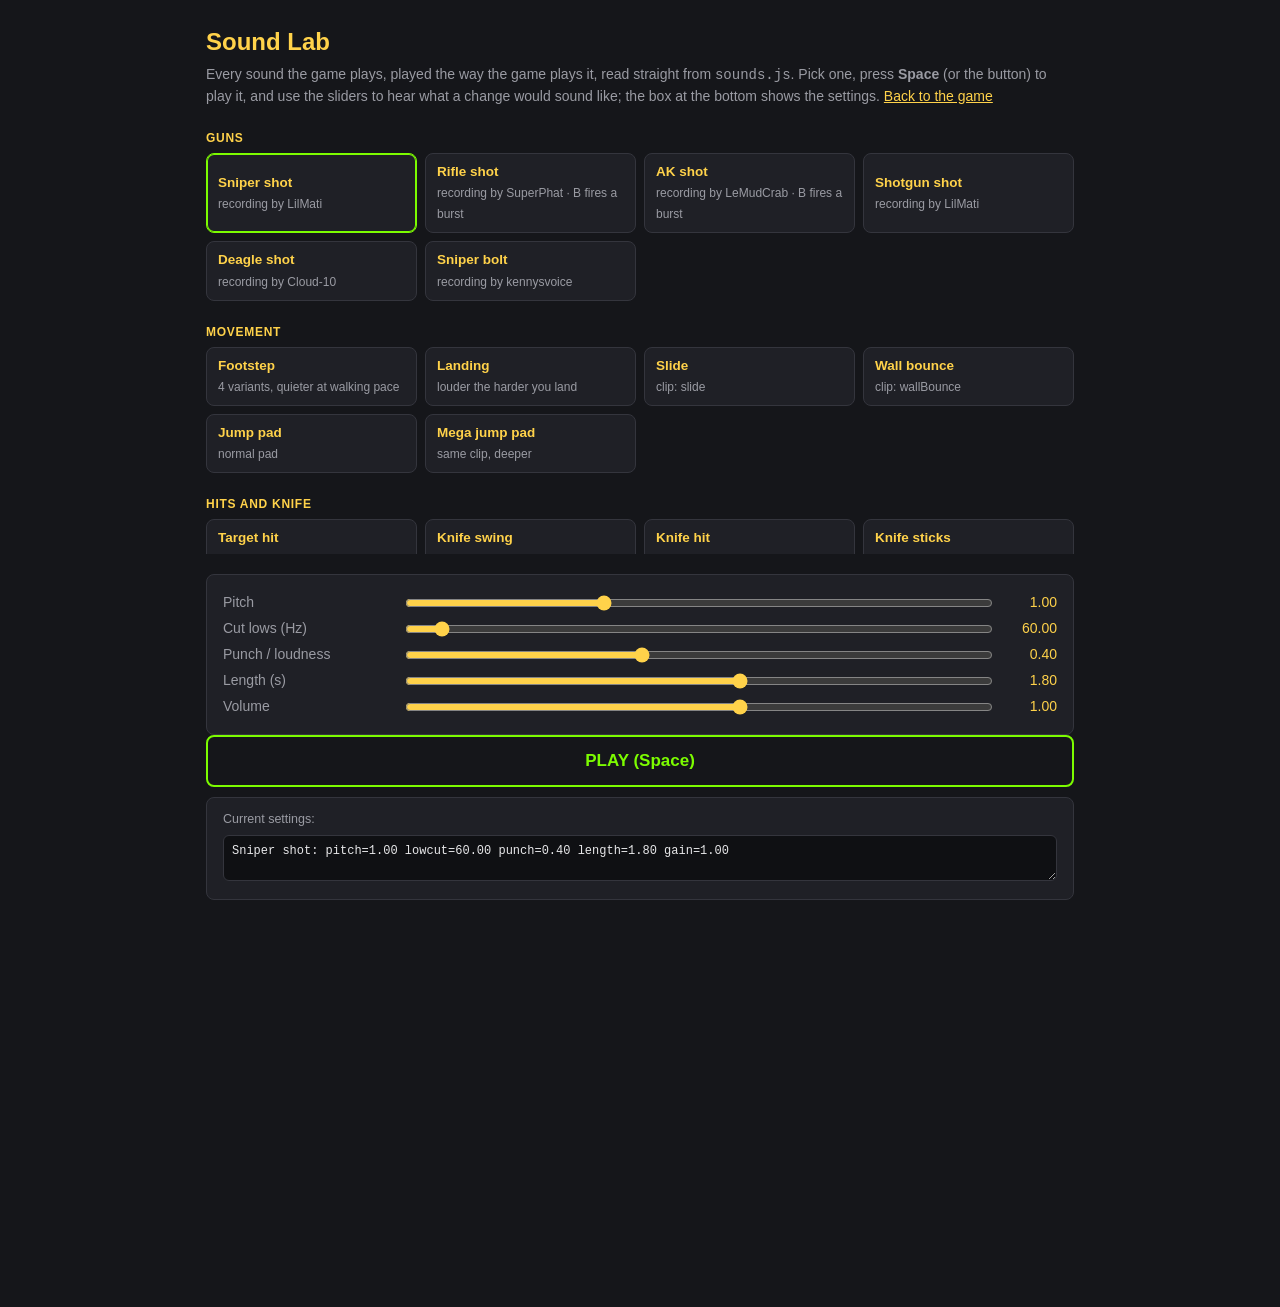
==== tools/sound-lab.html @ 4270eb49 "Swap most synthesized sounds for recordings, add footsteps and landings Short clips cut from CC0 fre" ====
<!DOCTYPE html>
<html lang="en">
<head>
<meta charset="UTF-8">
<meta name="viewport" content="width=device-width, initial-scale=1">
<title>Sound Lab</title>
<link rel="icon" href="data:image/svg+xml,%3Csvg xmlns='http://www.w3.org/2000/svg' viewBox='0 0 32 32'%3E%3Ccircle cx='16' cy='16' r='11' fill='none' stroke='%23ffd24a' stroke-width='3'/%3E%3Cpath d='M16 1v9M16 22v9M1 16h9M22 16h9' stroke='%23ffd24a' stroke-width='3'/%3E%3Ccircle cx='16' cy='16' r='2.5' fill='%23e02424'/%3E%3C/svg%3E">
<style>
  :root { --bg: #15161a; --panel: #1f2026; --line: #34353d; --text: #e8e8ea; --dim: #9a9ba3; --accent: #ffd24a; --go: #7CFC00; }
  * { box-sizing: border-box; }
  body { margin: 0; background: var(--bg); color: var(--text); font: 14px/1.5 'Segoe UI', Arial, sans-serif; }
  main { max-width: 900px; margin: 0 auto; padding: 24px 16px 60px; }
  h1 { color: var(--accent); margin: 0 0 4px; font-size: 24px; }
  h2 { color: var(--accent); font-size: 12px; letter-spacing: 0.06em; text-transform: uppercase; margin: 22px 0 6px; }
  p { color: var(--dim); margin: 4px 0 10px; }
  a { color: var(--accent); }
  .grid { display: grid; grid-template-columns: repeat(auto-fill, minmax(200px, 1fr)); gap: 8px; }
  .item { background: var(--panel); border: 1px solid var(--line); border-radius: 8px; padding: 8px 11px; cursor: pointer; text-align: left; color: var(--text); font: inherit; }
  .item:hover { border-color: var(--accent); }
  .item.active { border-color: var(--go); box-shadow: 0 0 0 1px var(--go) inset; }
  .item b { display: block; color: var(--accent); font-size: 13.5px; }
  .item span { color: var(--dim); font-size: 12px; }
  .panel { position: sticky; bottom: 0; background: var(--bg); padding-top: 10px; }
  .fire { display: block; width: 100%; padding: 14px; font: bold 17px 'Segoe UI', Arial, sans-serif; background: var(--bg); color: var(--go); border: 2px solid var(--go); border-radius: 8px; cursor: pointer; }
  .knobs { background: var(--panel); border: 1px solid var(--line); border-radius: 8px; padding: 12px 16px; margin-top: 10px; }
  .row { display: grid; grid-template-columns: 170px 1fr 56px; gap: 10px; align-items: center; margin: 5px 0; }
  .row label { color: var(--dim); }
  .row output { text-align: right; color: var(--accent); font-variant-numeric: tabular-nums; }
  input[type=range] { width: 100%; accent-color: var(--accent); }
  textarea { width: 100%; background: #0f1013; color: var(--text); border: 1px solid var(--line); border-radius: 6px; padding: 8px; font: 12px Consolas, monospace; margin-top: 6px; }
  .small { font-size: 12.5px; color: var(--dim); }
  details summary { cursor: pointer; color: var(--accent); font-size: 12px; letter-spacing: 0.06em; text-transform: uppercase; margin: 22px 0 6px; }
  @media (max-width: 520px) { .row { grid-template-columns: 120px 1fr 48px; } }
</style>
</head>
<body>
<main>
  <h1>Sound Lab</h1>
  <p>Every sound the game plays, played the way the game plays it, read straight from <code>sounds.js</code>.
    Pick one, press <b>Space</b> (or the button) to play it, and use the sliders to hear what a change would sound like;
    the box at the bottom shows the settings. <a href="../index.html">Back to the game</a></p>

  <h2>Guns</h2>
  <div class="grid" id="g-guns"></div>
  <h2>Movement</h2>
  <div class="grid" id="g-move"></div>
  <h2>Hits and knife</h2>
  <div class="grid" id="g-hits"></div>
  <h2>Reloads and brass</h2>
  <div class="grid" id="g-reload"></div>
  <h2>Handling</h2>
  <div class="grid" id="g-handle"></div>
  <details id="synth-box">
    <summary>Synthesized shots (kept for reference: the generated sniper shots tried before the recordings)</summary>
    <div class="grid" id="g-synth"></div>
  </details>

  <div class="panel">
    <div class="knobs" id="knobs"></div>
    <button class="fire" id="fire">PLAY (Space)</button>
    <div class="knobs">
      <div class="small">Current settings:</div>
      <textarea id="out" rows="2" readonly></textarea>
    </div>
  </div>
</main>

<script src="../sounds.js"></script>
<script>
(function () {
  // ---------------- what the game plays (mirrors game.js; keep in step when changing a sound there) ----------------
  // guns: which recording, and how playShotSound processes it
  const GUNS = [
    { id: "sniper", name: "Sniper shot", by: "LilMati", rec: "rifleShot", lowcut: 60, length: 1.8, gain: 1, bolt: true },
    { id: "rifle", name: "Rifle shot", by: "SuperPhat", rec: "arShot", lowcut: 80, length: 0.6, gain: 0.8, burst: true },
    { id: "ak", name: "AK shot", by: "LeMudCrab", rec: "akShot", lowcut: 80, length: 0.6, gain: 0.85, burst: true },
    { id: "shotgun", name: "Shotgun shot", by: "LilMati", clip: "shotgunShot", lowcut: 45, length: 1.4, gain: 1.05, pump: true },
    { id: "deagle", name: "Deagle shot", by: "Cloud-10", rec: "pistolShot", lowcut: 60, length: 1.8, gain: 0.9 },
    { id: "bolt", name: "Sniper bolt", by: "kennysvoice", boltClip: true },
  ];
  // clips: name in TSB_SOUNDS.sfx, and the volume / pitch / reverb the game uses
  const CLIPS = [
    ["g-move", "step", "Footstep", 0.15, 1, 0.05, "4 variants, quieter at walking pace"],
    ["g-move", "land", "Landing", 0.25, 1, 0.08, "louder the harder you land"],
    ["g-move", "slide", "Slide", 0.35, 1, 0.1, ""],
    ["g-move", "wallBounce", "Wall bounce", 0.6, 1, 0.1, ""],
    ["g-move", "jumpPad", "Jump pad", 0.7, 1.05, 0.25, "normal pad"],
    ["g-move", "jumpPad", "Mega jump pad", 0.7, 0.8, 0.25, "same clip, deeper"],
    ["g-hits", "targetDing", "Target hit", 0.55, 0.92, 0.2, "rises with the multiplier"],
    ["g-hits", "knifeSwing", "Knife swing", 0.6, 1.15, 0.1, "also the throw"],
    ["g-hits", "knifeHit", "Knife hit", 0.6, 1, 0.2, ""],
    ["g-hits", "knifeStick", "Knife sticks", 0.6, 1, 0.15, ""],
    ["g-reload", "magOut", "Magazine out", 0.55, 1, 0.1, ""],
    ["g-reload", "magIn", "Magazine in", 0.55, 1, 0.1, ""],
    ["g-reload", "shellInsert", "Shell insert", 0.55, 1, 0.1, "shotgun"],
    ["g-reload", "magLand", "Magazine lands", 0.5, 1, 0.15, "the dropped mag"],
    ["g-reload", "casing", "Casing", 0.35, 1.05, 0.15, "each bounce"],
    ["g-reload", "dryFire", "Dry fire", 0.6, 1, 0.1, "empty gun"],
    ["g-handle", "draw", "Weapon switch", 0.5, 1, 0.1, ""],
    ["g-handle", "inspect", "Inspect", 0.45, 1, 0.1, ""],
    ["g-handle", "scope", "Scope in", 0.45, 1, 0.1, ""],
    ["g-handle", "scope", "Scope out", 0.45, 0.82, 0.1, "same clip, lower"],
  ];

  const P = (pitch, crack, bright, mid, body, boom, slap, tail, tailLen, wet, drive, comp, swell) =>
    ({ pitch, crack, bright, mid, body, boom, slap, tail, tailLen, wet, drive, comp, swell });
  const GAME = [
    { id: "game", key: "g", name: "Game shot + bolt", desc: "\"Rifle Gun Shot 01\" by LilMati, then the bolt, as in game." },
    { id: "bolt", key: "b", name: "Bolt only", desc: "Bolt action from \"Sniper Rifle M24 SFX\" by kennysvoice." },
  ];
  const SYNTH = [
    { id: "1",  key: "1", name: "1. Arena",        desc: "Lab 1 #10, the closest synth.",           v: P(1.20, 1.0, 0.9, 0.9, 0.8, 0.8, 0.4, 0.6, 1.8, 0.25, 0.6, 0.8, 22) },
    { id: "2",  key: "2", name: "2. Less hiss",    desc: "Bright edge and snap pulled back.",       v: P(1.20, 0.7, 0.3, 0.9, 0.8, 0.8, 0.4, 0.6, 1.8, 0.25, 0.6, 0.8, 22) },
    { id: "3",  key: "3", name: "3. No hiss",      desc: "Bright edge off, more bark.",             v: P(1.20, 0.5, 0.0, 1.1, 0.9, 0.8, 0.4, 0.6, 1.8, 0.25, 0.6, 0.8, 22) },
    { id: "4",  key: "4", name: "4. Bigger room",  desc: "More reverb and a longer roll.",          v: P(1.20, 0.8, 0.5, 0.9, 0.8, 0.8, 0.4, 0.8, 2.0, 0.40, 0.6, 0.8, 22) },
    { id: "5",  key: "5", name: "5. Higher",       desc: "Pitched up, less hiss.",                  v: P(1.35, 0.8, 0.5, 0.9, 0.8, 0.8, 0.4, 0.6, 1.8, 0.25, 0.6, 0.8, 22) },
    { id: "6",  key: "6", name: "6. Lower",        desc: "Pitched down, more boom.",                v: P(1.05, 0.8, 0.5, 0.9, 0.8, 1.1, 0.4, 0.6, 1.8, 0.25, 0.6, 0.8, 22) },
    { id: "7",  key: "7", name: "7. Punchy",       desc: "Aimed at a game-style AWP.",              v: P(1.15, 1.0, 0.9, 1.0, 0.8, 0.8, 0.35, 0.35, 1.1, 0.08, 0.6, 0.8, 18) },
    { id: "8",  key: "8", name: "8. Punchier",     desc: "More squash and grit, quicker swell.",    v: P(1.20, 0.8, 0.5, 1.0, 0.8, 0.8, 0.4, 0.6, 1.8, 0.25, 0.8, 1.0, 12) },
    { id: "9",  key: "9", name: "9. Slower swell", desc: "Body rolls in later after the snap.",     v: P(1.20, 0.8, 0.5, 0.9, 0.8, 0.8, 0.4, 0.6, 1.8, 0.25, 0.6, 0.8, 40) },
    { id: "10", key: "0", name: "10. Dark & big",  desc: "Least hiss, most weight and space.",      v: P(1.15, 0.6, 0.2, 0.7, 1.0, 1.2, 0.4, 0.8, 2.0, 0.35, 0.6, 0.8, 22) },
  ];

  // ---------------- state ----------------
  const ITEMS = [];   // everything selectable: {key, kind, ...}
  for (const g of GUNS) ITEMS.push(Object.assign({ key: "gun:" + g.id, kind: "gun" }, g));
  CLIPS.forEach(([grid, clip, name, vol, rate, wet, note], i) => ITEMS.push({ key: "clip:" + i, kind: "clip", grid, clip, name, vol, rate, wet, note }));
  for (const s of SYNTH) ITEMS.push(Object.assign({ key: "synth:" + s.id, kind: "synth" }, s));
  let current = ITEMS[0];
  const tweak = {};   // per item: knob values

  const GUN_KNOBS = [["pitch", "Pitch", 0.7, 1.6, 0.01], ["lowcut", "Cut lows (Hz)", 20, 800, 5], ["punch", "Punch / loudness", 0, 1, 0.01],
    ["length", "Length (s)", 0.2, 3, 0.05], ["gain", "Volume", 0.2, 1.6, 0.01]];
  const CLIP_KNOBS = [["vol", "Volume", 0, 1.5, 0.01], ["rate", "Pitch", 0.5, 1.8, 0.01], ["wet", "Room reverb", 0, 0.6, 0.01]];
  const SYNTH_KNOBS = [["pitch", "Pitch", 0.7, 1.6, 0.01], ["crack", "Snap", 0, 1.5, 0.01], ["bright", "Bright edge", 0, 1.5, 0.01],
    ["mid", "Mid bark", 0, 1.5, 0.01], ["body", "Body", 0, 1.5, 0.01], ["boom", "Low boom", 0, 1.5, 0.01], ["slap", "Slapback", 0, 1, 0.01],
    ["tail", "Tail", 0, 1, 0.01], ["tailLen", "Tail length (s)", 0.3, 2, 0.05], ["wet", "Room reverb", 0, 0.6, 0.01],
    ["drive", "Grit", 0, 1, 0.01], ["comp", "Compression", 0, 1, 0.01], ["swell", "Swell (ms)", 0, 60, 1]];
  function knobsFor(it) { return it.kind === "gun" ? (it.boltClip ? [["pitch", "Speed", 0.8, 1.6, 0.01]] : GUN_KNOBS) : it.kind === "clip" ? CLIP_KNOBS : SYNTH_KNOBS; }
  function values(it) {
    if (!tweak[it.key]) {
      if (it.kind === "gun") tweak[it.key] = it.boltClip ? { pitch: 1.25 } : { pitch: 1, lowcut: it.lowcut, punch: 0.4, length: it.length, gain: it.gain };
      else if (it.kind === "clip") tweak[it.key] = { vol: it.vol, rate: it.rate, wet: it.wet };
      else tweak[it.key] = Object.assign({}, it.v);
    }
    return tweak[it.key];
  }

  // ---------------- UI ----------------
  const fmt = (v) => (Math.abs(v) >= 100 ? v.toFixed(0) : v.toFixed(2));
  function addButton(grid, it, title, note) {
    const b = document.createElement("button");
    b.className = "item"; b.dataset.key = it.key;
    b.innerHTML = "<b></b><span></span>";
    b.querySelector("b").textContent = title;
    b.querySelector("span").textContent = note;
    b.addEventListener("click", () => { b.blur(); select(it); fire(); });
    document.getElementById(grid).appendChild(b);
  }
  for (const it of ITEMS) {
    if (it.kind === "gun") addButton("g-guns", it, it.name, it.boltClip ? "recording by " + it.by : "recording by " + it.by + (it.burst ? " · B fires a burst" : ""));
    else if (it.kind === "clip") addButton(it.grid, it, it.name, it.note || ("clip: " + it.clip));
    else addButton("g-synth", it, it.name, it.desc);
  }
  function select(it) {
    current = it;
    document.querySelectorAll(".item").forEach((b) => b.classList.toggle("active", b.dataset.key === it.key));
    const box = document.getElementById("knobs");
    box.innerHTML = "";
    const v = values(it);
    for (const [k, label, min, max, step] of knobsFor(it)) {
      const row = document.createElement("div");
      row.className = "row";
      row.innerHTML = "<label></label><input type=range><output></output>";
      row.querySelector("label").textContent = label;
      const inp = row.querySelector("input"), out = row.querySelector("output");
      inp.min = min; inp.max = max; inp.step = step; inp.value = v[k]; out.textContent = fmt(v[k]);
      inp.addEventListener("input", () => { v[k] = parseFloat(inp.value); out.textContent = fmt(v[k]); writeOut(); });
      inp.addEventListener("change", fire);
      box.appendChild(row);
    }
    writeOut();
  }
  function writeOut() {
    const v = values(current);
    document.getElementById("out").value = current.name + ": " + Object.entries(v).map(([k, x]) => k + "=" + fmt(x)).join(" ");
  }

  // ---------------- audio: the game's master chain ----------------
  let ctx = null, master = null, convolver = null, ready = null;
  const bufs = {}, clipBufs = {};
  const rnd = (a, b) => a + Math.random() * (b - a);
  function makeImpulseResponse(duration, decay) {
    const rate = ctx.sampleRate, len = Math.floor(rate * duration), imp = ctx.createBuffer(2, len, rate);
    for (let c = 0; c < 2; c++) {
      const d = imp.getChannelData(c);
      for (let i = 0; i < len; i++) { const t = i / len, early = (i < rate * 0.06 && Math.random() < 0.02) ? 2.5 : 1; d[i] = (Math.random() * 2 - 1) * Math.pow(1 - t, decay) * early; }
    }
    return imp;
  }
  function makeSaturationCurve(amount) {
    const n = 1024, curve = new Float32Array(n);
    for (let i = 0; i < n; i++) { const x = (i * 2) / n - 1; curve[i] = Math.tanh(x * amount) / Math.tanh(amount); }
    return curve;
  }
  function decodeB64(b64) {
    if (!b64) return Promise.resolve(null);
    const bin = atob(b64), bytes = new Uint8Array(bin.length);
    for (let i = 0; i < bin.length; i++) bytes[i] = bin.charCodeAt(i);
    return ctx.decodeAudioData(bytes.buffer).catch(() => null);
  }
  // same as trimToFirstShot / trimLeadingSilence in game.js
  function trimToFirstShot(buf) {
    const sr = buf.sampleRate, ch = buf.numberOfChannels, mono = new Float32Array(buf.length);
    for (let c = 0; c < ch; c++) { const d = buf.getChannelData(c); for (let i = 0; i < d.length; i++) mono[i] += d[i] / ch; }
    let peak = 0; for (let i = 0; i < mono.length; i++) peak = Math.max(peak, Math.abs(mono[i]));
    let start = 0;
    for (let i = 0; i < mono.length; i++) if (Math.abs(mono[i]) > peak * 0.3) { start = Math.max(0, i - Math.floor(sr * 0.004)); break; }
    const win = Math.floor(sr * 0.005);
    let end = Math.min(mono.length, start + sr * 3.2), level = 0;
    for (let i = start + Math.floor(sr * 0.35); i + win < end; i += win) {
      let e = 0; for (let j = i; j < i + win; j++) e = Math.max(e, Math.abs(mono[j]));
      if (level > 0 && e > peak * 0.45 && e > level * 4) { end = i - Math.floor(sr * 0.01); break; }
      level = level ? level * 0.7 + e * 0.3 : e;
    }
    const len = Math.max(1, Math.floor(end - start)), out = ctx.createBuffer(2, len, sr);
    let pk = 0;
    for (let c = 0; c < 2; c++) { const src = buf.getChannelData(Math.min(c, ch - 1)), d = out.getChannelData(c); for (let i = 0; i < len; i++) { d[i] = src[start + i]; pk = Math.max(pk, Math.abs(d[i])); } }
    for (let c = 0; c < 2; c++) { const d = out.getChannelData(c); for (let i = 0; i < len; i++) d[i] *= 0.95 / (pk || 1); }
    return out;
  }
  function trimLeadingSilence(buf) {
    const d = buf.getChannelData(0);
    let i = 0; while (i < d.length && Math.abs(d[i]) < 0.004) i++;
    i = Math.max(0, i - Math.floor(buf.sampleRate * 0.001));
    if (i < 8) return buf;
    const out = ctx.createBuffer(buf.numberOfChannels, buf.length - i, buf.sampleRate);
    for (let c = 0; c < buf.numberOfChannels; c++) out.getChannelData(c).set(buf.getChannelData(c).subarray(i));
    return out;
  }
  let variants = [];
  function init() {
    if (ctx) { if (ctx.state === "suspended") ctx.resume(); return ready; }
    ctx = new (window.AudioContext || window.webkitAudioContext)();
    master = ctx.createGain(); master.gain.value = 0.55; master.connect(ctx.destination);
    convolver = ctx.createConvolver(); convolver.buffer = makeImpulseResponse(1.9, 2.6);
    const wetGain = ctx.createGain(); wetGain.gain.value = 0.42;
    convolver.connect(wetGain).connect(master);
    for (let v = 0; v < 4; v++) variants.push(makeLayers());
    const S = window.TSB_SOUNDS || {};
    const jobs = [];
    for (const k of ["rifleShot", "arShot", "akShot", "pistolShot"]) jobs.push(decodeB64(S[k]).then((b) => { if (b) bufs[k] = trimToFirstShot(b); }));
    jobs.push(decodeB64(S.boltCycle).then((b) => { bufs.boltCycle = b; }));
    for (const [k, b64] of Object.entries(S.sfx || {})) jobs.push(decodeB64(b64).then((b) => { if (b) clipBufs[k] = trimLeadingSilence(b); }));
    ready = Promise.all(jobs);
    return ready;
  }

  function playGun(it, v, now) {
    const buf = it.clip ? clipBufs[it.clip] : bufs[it.rec];
    if (!buf) return;
    const src = ctx.createBufferSource(); src.buffer = buf; src.playbackRate.value = v.pitch * rnd(0.98, 1.02);
    const hp = ctx.createBiquadFilter(); hp.type = "highpass"; hp.frequency.value = v.lowcut; hp.Q.value = 0.7;
    let node = src.connect(hp);
    if (v.punch > 0.01) {
      const c = ctx.createDynamicsCompressor();
      c.threshold.value = -6 - v.punch * 24; c.ratio.value = 2 + v.punch * 10; c.knee.value = 6; c.attack.value = 0.004; c.release.value = 0.15;
      const makeup = ctx.createGain(); makeup.gain.value = (1 + v.punch * 1.4) * v.gain;
      node = node.connect(c).connect(makeup);
    }
    const env = ctx.createGain();
    env.gain.setValueAtTime(1, now); env.gain.setValueAtTime(1, now + v.length * 0.5); env.gain.linearRampToValueAtTime(0, now + v.length);
    node.connect(env).connect(master);
    src.start(now); src.stop(now + v.length + 0.05);
  }
  function playBoltClip(now, rate, at, len, gain) {
    if (!bufs.boltCycle) return;
    const src = ctx.createBufferSource(); src.buffer = bufs.boltCycle; src.playbackRate.value = rate;
    const g = ctx.createGain(); g.gain.value = gain || 0.9;
    src.connect(g).connect(master);
    const send = ctx.createGain(); send.gain.value = 0.08; g.connect(send).connect(convolver);
    src.start(now, at, len);
  }
  function playClip(it, v, now) {
    const name = it.clip === "step" ? "step" + (1 + Math.floor(Math.random() * 4)) : it.clip;
    const buf = clipBufs[name];
    if (!buf) return;
    const src = ctx.createBufferSource(); src.buffer = buf; src.playbackRate.value = v.rate * rnd(0.97, 1.03);
    const g = ctx.createGain(); g.gain.value = v.vol;
    src.connect(g).connect(master);
    if (v.wet > 0) { const send = ctx.createGain(); send.gain.value = v.wet; g.connect(send).connect(convolver); }
    src.start(now);
  }

  // ---------------- synth (Lab 1 engine) ----------------
  function makeLayers() {
    const sr = ctx.sampleRate, white = () => Math.random() * 2 - 1, k = (fc) => 1 - Math.exp(-2 * Math.PI * fc / sr);
    function mono(seconds, fill) {
      const len = Math.floor(sr * seconds), buf = ctx.createBuffer(1, len, sr), d = buf.getChannelData(0);
      fill(d, len);
      let peak = 0; for (let i = 0; i < len; i++) peak = Math.max(peak, Math.abs(d[i]));
      if (peak > 0) for (let i = 0; i < len; i++) d[i] /= peak;
      return buf;
    }
    // snap: a high-passed N-wave, two needle-sharp clicks about 1 ms apart
    const crack = mono(0.012, (d, len) => {
      const T = Math.round(sr * rnd(0.0009, 0.0013)), kh = k(2500), kh2 = k(1200); let l1 = 0, l2 = 0;
      for (let i = 0; i < len; i++) {
        const x = (i < T ? 1 - 2 * i / T : 0) + white() * 0.35 * Math.exp(-i / (sr * 0.0007));
        l1 += kh * (x - l1); const h1 = x - l1; l2 += kh2 * (h1 - l2); d[i] = h1 - l2;
      }
    });
    // bright edge: broadband hiss gone in ~4 ms
    const bright = mono(0.03, (d, len) => {
      const kl = k(1800); let l = 0;
      for (let i = 0; i < len; i++) { const w = white(); l += kl * (w - l); d[i] = (w - l) * Math.exp(-i / (sr * 0.0035)); }
    });
    // mid bark: roughly 900 Hz - 3 kHz
    const mid = mono(0.12, (d, len) => {
      const ka = k(3000), kb = k(900); let a = 0, a2 = 0, b = 0;
      for (let i = 0; i < len; i++) {
        const w = white(); a += ka * (w - a); a2 += ka * (a - a2); b += kb * (a2 - b);
        d[i] = (a2 - b) * Math.min(i / (sr * 0.0004), 1) * Math.exp(-i / (sr * 0.028));
      }
    });
    // body: mid-band blast with fixed filters (a swept one sounds like a "zap")
    const body = mono(0.25, (d, len) => {
      const ka = k(2200), kb = k(250); let a = 0, b = 0;
      for (let i = 0; i < len; i++) {
        const w = white(); a += ka * (w - a); b += kb * (a - b);
        d[i] = (a - b) * Math.min(i / (sr * 0.0002), 1) * Math.exp(-i / (sr * 0.02));
      }
    });
    // boom: low noise, not a tone, so nothing slides in pitch
    const boom = mono(0.6, (d, len) => {
      const kl = k(160); let a = 0, b = 0, c = 0;
      for (let i = 0; i < len; i++) {
        const w = white(); a += kl * (w - a); b += kl * (a - b); c += kl * (b - c);
        d[i] = c * Math.min(i / (sr * 0.003), 1) * Math.exp(-i / (sr * 0.11));
      }
    });
    // tail: smooth and steady (a slow swell in loudness reads as "boing")
    const tailLen = Math.floor(sr * 2.2), tail = ctx.createBuffer(2, tailLen, sr);
    for (let ch = 0; ch < 2; ch++) {
      const d = tail.getChannelData(ch), ka = k(550), kb = k(200);
      let a1 = 0, a2 = 0, b1 = 0, b2 = 0, peak = 0;
      for (let i = 0; i < tailLen; i++) {
        const t = i / sr, w = white();
        a1 += ka * (w - a1); a2 += ka * (a1 - a2); b1 += kb * (w - b1); b2 += kb * (b1 - b2);
        const r = Math.min(Math.max((t - 0.03) / 0.15, 0), 1);
        const v = r * r * (3 - 2 * r) * (a2 * Math.exp(-t / 0.25) + b2 * 1.8 * Math.exp(-t / 0.55));
        d[i] = v; peak = Math.max(peak, Math.abs(v));
      }
      for (let i = 0; i < tailLen; i++) d[i] /= peak;
    }
    return { crack, bright, mid, body, boom, tail };
  }

  function playSynth(now) {
    const st = values(current), v = variants[Math.floor(Math.random() * variants.length)];
    // one bus with headroom; grit pushes it into a soft clipper on purpose
    const bus = ctx.createGain(); bus.gain.value = 0.5 + st.drive * 0.8;
    let out = bus;
    if (st.drive > 0.01) {
      const ws = ctx.createWaveShaper(); ws.curve = makeSaturationCurve(1 + st.drive * 4); ws.oversample = "4x";
      bus.connect(ws); out = ws;
    }
    // compressor with a slow-ish attack so the snap slips through before it clamps
    if (st.comp > 0.01) {
      const c = ctx.createDynamicsCompressor();
      c.threshold.value = -8 - st.comp * 22; c.ratio.value = 3 + st.comp * 9;
      c.knee.value = 6; c.attack.value = 0.004; c.release.value = 0.12;
      const makeup = ctx.createGain(); makeup.gain.value = 1 + st.comp * 1.2;
      out.connect(c).connect(makeup); out = makeup;
    }
    out.connect(master);
    const send = ctx.createGain(); send.gain.value = st.wet; out.connect(send).connect(convolver);

    // swell: start a layer at a quarter level and ease it up over `swell` ms
    const layer = (buf, gain, delay, dest, swells) => {
      if (gain <= 0.001) return null;
      const t0 = now + (delay || 0);
      const s = ctx.createBufferSource(); s.buffer = buf; s.playbackRate.value = st.pitch;
      const g = ctx.createGain(), rise = swells ? st.swell / 1000 : 0;
      if (rise > 0.001) {
        g.gain.setValueAtTime(gain * 0.25, t0);
        g.gain.setTargetAtTime(gain * 1.6, t0, rise * 0.6);
        g.gain.setTargetAtTime(gain, t0 + rise, rise);
      } else {
        g.gain.value = gain;
      }
      s.connect(g).connect(dest || bus); s.start(t0);
      return g;
    };
    layer(v.crack, st.crack);
    layer(v.bright, st.bright);
    layer(v.mid, st.mid, 0, null, true);
    layer(v.body, st.body, 0, null, true);
    layer(v.boom, st.boom, 0, null, true);
    if (st.slap > 0.01) {   // one dull copy of the blast off a nearby wall
      const f = ctx.createBiquadFilter(); f.type = "lowpass"; f.frequency.value = 2200 * st.pitch; f.connect(bus);
      const d = rnd(0.095, 0.125);
      layer(v.mid, st.slap * 0.5, d, f);
      layer(v.body, st.slap * 0.6, d + 0.002, f);
    }
    const tg = layer(v.tail, st.tail * 0.6);
    if (tg) {
      const end = now + st.tailLen;
      tg.gain.setValueAtTime(st.tail * 0.6, now);
      tg.gain.setValueAtTime(st.tail * 0.6, Math.max(now, end - st.tailLen * 0.6));
      tg.gain.exponentialRampToValueAtTime(0.0005, end);
    }
  }

  function fire(burst) {
    init().then(() => {
      const now = ctx.currentTime + 0.02, it = current, v = values(it);
      if (it.kind === "clip") { playClip(it, v, now); return; }
      if (it.kind === "synth") { playSynth(now); return; }
      if (it.boltClip) { playBoltClip(now, v.pitch, 0.42, 1.05); return; }
      if (burst && it.burst) { for (let i = 0; i < 10; i++) playGun(it, v, now + i * 0.1); return; }
      playGun(it, v, now);
      if (it.bolt) playBoltClip(now + 0.25, 1.25, 0.42, 1.05);            // the bolt after the shot, as in game
      if (it.pump) { playBoltClip(now + 0.14, 1.2, 0.70, 0.15, 0.85); playBoltClip(now + 0.31, 1.2, 1.16, 0.16, 0.85); }
    });
  }
  document.getElementById("fire").addEventListener("click", (e) => { e.currentTarget.blur(); fire(); });
  window.addEventListener("keydown", (e) => {
    if (e.target.tagName === "INPUT") return;
    if (e.code === "Space") { e.preventDefault(); fire(); }
    if (e.key === "b" || e.key === "B") fire(true);
  });
  select(ITEMS[0]);
})();
</script>
</body>
</html>
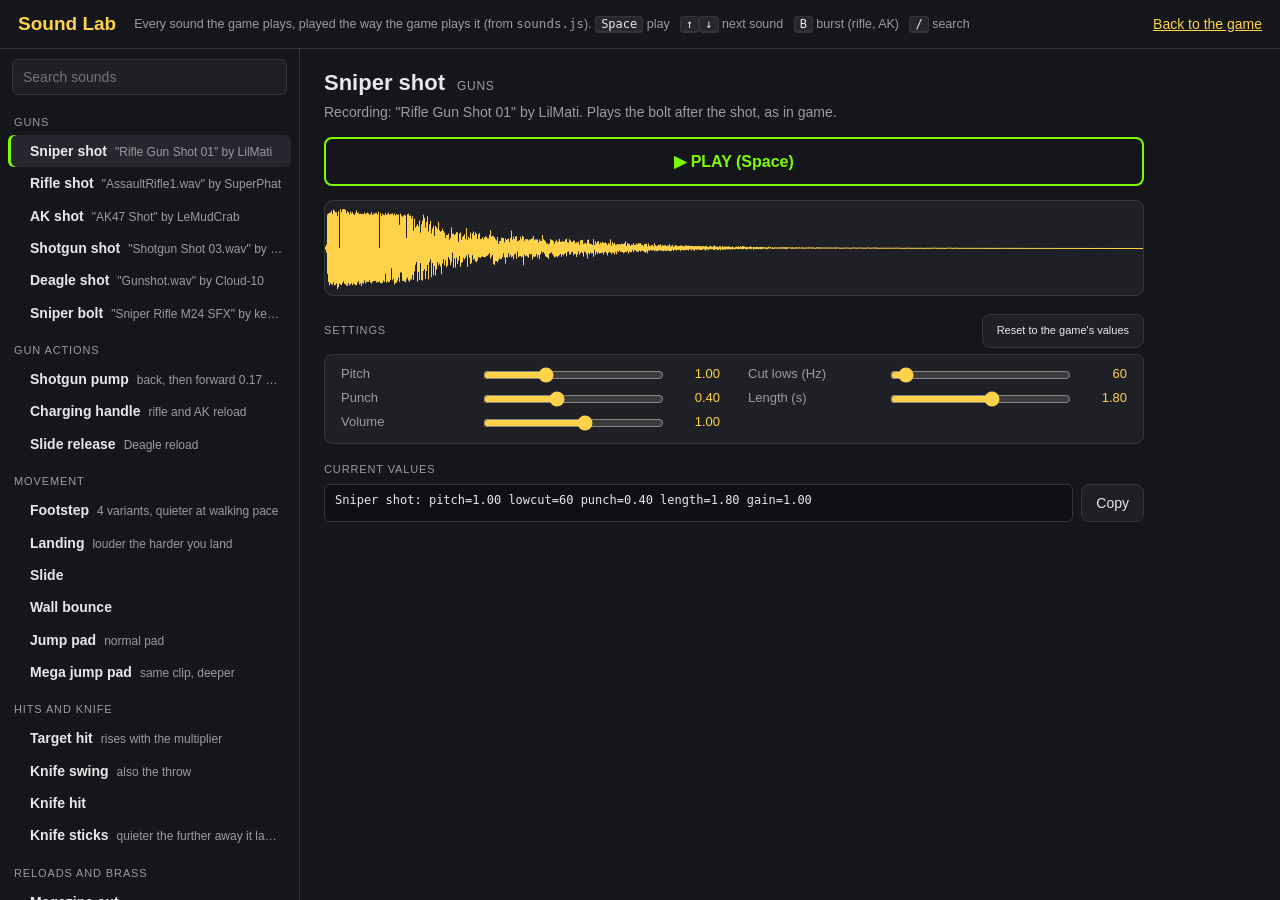
==== commit d1dafc08: "Rebuild the sound lab so it fits the screen and is easier to use - Two panes that fit the window: a " ====
--- a/tools/sound-lab.html
+++ b/tools/sound-lab.html
@@ -6,64 +6,104 @@
 <title>Sound Lab</title>
 <link rel="icon" href="data:image/svg+xml,%3Csvg xmlns='http://www.w3.org/2000/svg' viewBox='0 0 32 32'%3E%3Ccircle cx='16' cy='16' r='11' fill='none' stroke='%23ffd24a' stroke-width='3'/%3E%3Cpath d='M16 1v9M16 22v9M1 16h9M22 16h9' stroke='%23ffd24a' stroke-width='3'/%3E%3Ccircle cx='16' cy='16' r='2.5' fill='%23e02424'/%3E%3C/svg%3E">
 <style>
-  :root { --bg: #15161a; --panel: #1f2026; --line: #34353d; --text: #e8e8ea; --dim: #9a9ba3; --accent: #ffd24a; --go: #7CFC00; }
+  :root { --bg: #15161a; --panel: #1f2026; --panel2: #26272e; --line: #34353d; --text: #e8e8ea; --dim: #9a9ba3; --accent: #ffd24a; --go: #7CFC00; }
   * { box-sizing: border-box; }
-  body { margin: 0; background: var(--bg); color: var(--text); font: 14px/1.5 'Segoe UI', Arial, sans-serif; }
-  main { max-width: 900px; margin: 0 auto; padding: 24px 16px 60px; }
-  h1 { color: var(--accent); margin: 0 0 4px; font-size: 24px; }
-  h2 { color: var(--accent); font-size: 12px; letter-spacing: 0.06em; text-transform: uppercase; margin: 22px 0 6px; }
-  p { color: var(--dim); margin: 4px 0 10px; }
+  html, body { height: 100%; }
+  body { margin: 0; background: var(--bg); color: var(--text); font: 14px/1.45 'Segoe UI', Arial, sans-serif; overflow: hidden; }
   a { color: var(--accent); }
-  .grid { display: grid; grid-template-columns: repeat(auto-fill, minmax(200px, 1fr)); gap: 8px; }
-  .item { background: var(--panel); border: 1px solid var(--line); border-radius: 8px; padding: 8px 11px; cursor: pointer; text-align: left; color: var(--text); font: inherit; }
-  .item:hover { border-color: var(--accent); }
-  .item.active { border-color: var(--go); box-shadow: 0 0 0 1px var(--go) inset; }
-  .item b { display: block; color: var(--accent); font-size: 13.5px; }
-  .item span { color: var(--dim); font-size: 12px; }
-  .panel { position: sticky; bottom: 0; background: var(--bg); padding-top: 10px; }
-  .fire { display: block; width: 100%; padding: 14px; font: bold 17px 'Segoe UI', Arial, sans-serif; background: var(--bg); color: var(--go); border: 2px solid var(--go); border-radius: 8px; cursor: pointer; }
-  .knobs { background: var(--panel); border: 1px solid var(--line); border-radius: 8px; padding: 12px 16px; margin-top: 10px; }
-  .row { display: grid; grid-template-columns: 170px 1fr 56px; gap: 10px; align-items: center; margin: 5px 0; }
-  .row label { color: var(--dim); }
-  .row output { text-align: right; color: var(--accent); font-variant-numeric: tabular-nums; }
+  kbd { background: var(--panel2); border: 1px solid var(--line); border-bottom-width: 2px; border-radius: 4px; padding: 0 5px; font: 12px Consolas, monospace; color: var(--text); }
+
+  /* the whole page fits the window: a header, then the list and the sound side by side, each scrolling on its own */
+  .app { height: 100%; display: grid; grid-template-rows: auto 1fr; }
+  header { display: flex; align-items: center; gap: 18px; padding: 10px 18px; border-bottom: 1px solid var(--line); flex-wrap: wrap; }
+  header h1 { margin: 0; font-size: 19px; color: var(--accent); }
+  header .help { color: var(--dim); font-size: 12.5px; flex: 1; min-width: 240px; }
+  .panes { display: grid; grid-template-columns: 300px 1fr; min-height: 0; }
+
+  /* list */
+  .list { border-right: 1px solid var(--line); display: flex; flex-direction: column; min-height: 0; }
+  .search { margin: 10px 12px 6px; padding: 7px 10px; background: var(--panel); border: 1px solid var(--line); border-radius: 6px; color: var(--text); font: inherit; }
+  .search:focus { outline: none; border-color: var(--accent); }
+  .items { overflow-y: auto; padding: 0 8px 16px; }
+  .group { color: var(--dim); font-size: 11px; letter-spacing: 0.08em; text-transform: uppercase; margin: 14px 6px 4px; display: flex; justify-content: space-between; align-items: center; }
+  .group button { background: none; border: 0; color: var(--accent); font: 11px 'Segoe UI', Arial, sans-serif; cursor: pointer; padding: 0; text-transform: none; letter-spacing: 0; }
+  .item { display: flex; width: 100%; align-items: baseline; gap: 8px; text-align: left; background: none; border: 0; border-radius: 6px; padding: 6px 8px; color: var(--text); font: inherit; cursor: pointer; }
+  .item:hover { background: var(--panel); }
+  .item.active { background: var(--panel2); box-shadow: inset 3px 0 0 var(--go); }
+  .item b { font-weight: 600; white-space: nowrap; }
+  .item span { color: var(--dim); font-size: 12px; overflow: hidden; text-overflow: ellipsis; white-space: nowrap; }
+  .item .dot { width: 6px; height: 6px; border-radius: 50%; background: var(--accent); flex: none; align-self: center; visibility: hidden; }
+  .item.tweaked .dot { visibility: visible; }
+
+  /* the selected sound */
+  .detail { overflow-y: auto; padding: 18px 24px 28px; min-height: 0; }
+  .detail-inner { max-width: 820px; }
+  .title { display: flex; align-items: baseline; gap: 12px; flex-wrap: wrap; }
+  .title h2 { margin: 0; font-size: 22px; }
+  .title .kind { color: var(--dim); font-size: 12px; text-transform: uppercase; letter-spacing: 0.06em; }
+  .desc { color: var(--dim); margin: 4px 0 14px; }
+  .play-row { display: flex; gap: 10px; flex-wrap: wrap; }
+  .play { flex: 1; min-width: 200px; padding: 13px; font: bold 16px 'Segoe UI', Arial, sans-serif; background: var(--bg); color: var(--go); border: 2px solid var(--go); border-radius: 8px; cursor: pointer; }
+  .play:hover { background: rgba(124,252,0,0.08); }
+  .btn { padding: 8px 14px; background: var(--panel); color: var(--text); border: 1px solid var(--line); border-radius: 8px; font: inherit; cursor: pointer; }
+  .btn:hover { border-color: var(--accent); }
+  .btn[hidden] { display: none; }
+  .wave { position: relative; margin: 14px 0 6px; height: 96px; background: var(--panel); border: 1px solid var(--line); border-radius: 8px; overflow: hidden; }
+  .wave canvas { width: 100%; height: 100%; display: block; }
+  .wave .note { position: absolute; inset: 0; display: flex; align-items: center; justify-content: center; color: var(--dim); font-size: 12.5px; }
+  .section { color: var(--dim); font-size: 11px; letter-spacing: 0.08em; text-transform: uppercase; margin: 18px 0 6px; display: flex; justify-content: space-between; align-items: center; }
+  .knobs { display: grid; grid-template-columns: repeat(auto-fill, minmax(340px, 1fr)); gap: 4px 28px; background: var(--panel); border: 1px solid var(--line); border-radius: 8px; padding: 10px 16px; }
+  .row { display: grid; grid-template-columns: 130px 1fr 48px; gap: 10px; align-items: center; }
+  .row label { color: var(--dim); font-size: 13px; }
+  .row output { text-align: right; color: var(--accent); font-variant-numeric: tabular-nums; font-size: 13px; }
+  .row.changed label { color: var(--text); }
   input[type=range] { width: 100%; accent-color: var(--accent); }
-  textarea { width: 100%; background: #0f1013; color: var(--text); border: 1px solid var(--line); border-radius: 6px; padding: 8px; font: 12px Consolas, monospace; margin-top: 6px; }
-  .small { font-size: 12.5px; color: var(--dim); }
-  details summary { cursor: pointer; color: var(--accent); font-size: 12px; letter-spacing: 0.06em; text-transform: uppercase; margin: 22px 0 6px; }
-  @media (max-width: 520px) { .row { grid-template-columns: 120px 1fr 48px; } }
+  .out { display: flex; gap: 8px; align-items: stretch; }
+  .out code { flex: 1; background: #0f1013; border: 1px solid var(--line); border-radius: 6px; padding: 8px 10px; font: 12px Consolas, monospace; overflow-x: auto; white-space: nowrap; }
+
+  /* narrow windows and phones: the list on top (its own scroll), the sound below */
+  @media (max-width: 760px) {
+    body { overflow: auto; }
+    .app { height: auto; min-height: 100%; }
+    .panes { grid-template-columns: 1fr; }
+    .list { border-right: 0; border-bottom: 1px solid var(--line); }
+    .items { max-height: 38vh; }
+    .detail { padding: 16px; }
+    .row { grid-template-columns: 110px 1fr 44px; }
+    .knobs { grid-template-columns: 1fr; }
+  }
 </style>
 </head>
 <body>
-<main>
-  <h1>Sound Lab</h1>
-  <p>Every sound the game plays, played the way the game plays it, read straight from <code>sounds.js</code>.
-    Pick one, press <b>Space</b> (or the button) to play it, and use the sliders to hear what a change would sound like;
-    the box at the bottom shows the settings. <a href="../index.html">Back to the game</a></p>
-
-  <h2>Guns</h2>
-  <div class="grid" id="g-guns"></div>
-  <h2>Movement</h2>
-  <div class="grid" id="g-move"></div>
-  <h2>Hits and knife</h2>
-  <div class="grid" id="g-hits"></div>
-  <h2>Reloads and brass</h2>
-  <div class="grid" id="g-reload"></div>
-  <h2>Handling</h2>
-  <div class="grid" id="g-handle"></div>
-  <details id="synth-box">
-    <summary>Synthesized shots (kept for reference: the generated sniper shots tried before the recordings)</summary>
-    <div class="grid" id="g-synth"></div>
-  </details>
-
-  <div class="panel">
-    <div class="knobs" id="knobs"></div>
-    <button class="fire" id="fire">PLAY (Space)</button>
-    <div class="knobs">
-      <div class="small">Current settings:</div>
-      <textarea id="out" rows="2" readonly></textarea>
-    </div>
+<div class="app">
+  <header>
+    <h1>Sound Lab</h1>
+    <div class="help">Every sound the game plays, played the way the game plays it (from <code>sounds.js</code>).
+      <kbd>Space</kbd> play &nbsp; <kbd>↑</kbd><kbd>↓</kbd> next sound &nbsp; <kbd>B</kbd> burst (rifle, AK) &nbsp; <kbd>/</kbd> search</div>
+    <a href="../index.html">Back to the game</a>
+  </header>
+  <div class="panes">
+    <nav class="list" aria-label="Sounds">
+      <input class="search" id="search" type="search" placeholder="Search sounds" autocomplete="off">
+      <div class="items" id="items"></div>
+    </nav>
+    <section class="detail" aria-live="polite">
+      <div class="detail-inner">
+        <div class="title"><h2 id="d-name"></h2><span class="kind" id="d-kind"></span></div>
+        <p class="desc" id="d-desc"></p>
+        <div class="play-row">
+          <button class="play" id="play">▶ PLAY (Space)</button>
+          <button class="btn" id="burst" hidden>Burst (B)</button>
+        </div>
+        <div class="wave" id="wave"><canvas id="wave-canvas"></canvas><div class="note" id="wave-note"></div></div>
+        <div class="section"><span>Settings</span><button class="btn" id="reset">Reset to the game's values</button></div>
+        <div class="knobs" id="knobs"></div>
+        <div class="section"><span>Current values</span></div>
+        <div class="out"><code id="out"></code><button class="btn" id="copy">Copy</button></div>
+      </div>
+    </section>
   </div>
-</main>
+</div>
 
 <script src="../sounds.js"></script>
 <script>
@@ -71,43 +111,47 @@
   // ---------------- what the game plays (mirrors game.js; keep in step when changing a sound there) ----------------
   // guns: which recording, and how playShotSound processes it
   const GUNS = [
-    { id: "sniper", name: "Sniper shot", by: "LilMati", rec: "rifleShot", lowcut: 60, length: 1.8, gain: 1, bolt: true },
-    { id: "rifle", name: "Rifle shot", by: "SuperPhat", rec: "arShot", lowcut: 80, length: 0.6, gain: 0.8, burst: true },
-    { id: "ak", name: "AK shot", by: "LeMudCrab", rec: "akShot", lowcut: 80, length: 0.6, gain: 0.85, burst: true },
-    { id: "shotgun", name: "Shotgun shot", by: "LilMati", clip: "shotgunShot", lowcut: 45, length: 1.4, gain: 1.05, pump: true },
-    { id: "deagle", name: "Deagle shot", by: "Cloud-10", rec: "pistolShot", lowcut: 60, length: 1.8, gain: 0.9 },
-    { id: "bolt", name: "Sniper bolt", by: "kennysvoice", boltClip: true },
+    { id: "sniper", name: "Sniper shot", by: "\"Rifle Gun Shot 01\" by LilMati", rec: "rifleShot", lowcut: 60, length: 1.8, gain: 1, bolt: true },
+    { id: "rifle", name: "Rifle shot", by: "\"AssaultRifle1.wav\" by SuperPhat", rec: "arShot", lowcut: 80, length: 0.6, gain: 0.8, burst: true },
+    { id: "ak", name: "AK shot", by: "\"AK47 Shot\" by LeMudCrab", rec: "akShot", lowcut: 80, length: 0.6, gain: 0.85, burst: true },
+    { id: "shotgun", name: "Shotgun shot", by: "\"Shotgun Shot 03.wav\" by LilMati", clip: "shotgunShot", lowcut: 45, length: 1.4, gain: 1.05, pump: true },
+    { id: "deagle", name: "Deagle shot", by: "\"Gunshot.wav\" by Cloud-10", rec: "pistolShot", lowcut: 60, length: 1.8, gain: 0.9 },
+    { id: "bolt", name: "Sniper bolt", by: "\"Sniper Rifle M24 SFX\" by kennysvoice", boltClip: true },
   ];
-  // clips: name in TSB_SOUNDS.sfx, and the volume / pitch / reverb the game uses
+  // gun actions: clacks cut from the bolt recording (ACTION_CLACKS / playActionClack in game.js):
+  // [label, note, rate, [which, delay], ...]
+  const ACTIONS = [
+    ["Shotgun pump", "back, then forward 0.17 s later", 1.2, ["back", 0], ["forward", 0.17]],
+    ["Charging handle", "rifle and AK reload", 1.5, ["back", 0], ["forward", 0.12]],
+    ["Slide release", "Deagle reload", 1.6, ["forward", 0]],
+  ];
+  const ACTION_CLACKS = { back: [0.70, 0.15], forward: [1.16, 0.16] };
+  // clips: [group, name in TSB_SOUNDS.sfx, label, volume, pitch, reverb, note] as the game plays them
   const CLIPS = [
-    ["g-move", "step", "Footstep", 0.15, 1, 0.05, "4 variants, quieter at walking pace"],
-    ["g-move", "land", "Landing", 0.25, 1, 0.08, "louder the harder you land"],
-    ["g-move", "slide", "Slide", 0.35, 1, 0.1, ""],
-    ["g-move", "wallBounce", "Wall bounce", 0.6, 1, 0.1, ""],
-    ["g-move", "jumpPad", "Jump pad", 0.7, 1.05, 0.25, "normal pad"],
-    ["g-move", "jumpPad", "Mega jump pad", 0.7, 0.8, 0.25, "same clip, deeper"],
-    ["g-hits", "targetDing", "Target hit", 0.55, 0.92, 0.2, "rises with the multiplier"],
-    ["g-hits", "knifeSwing", "Knife swing", 0.6, 1.15, 0.1, "also the throw"],
-    ["g-hits", "knifeHit", "Knife hit", 0.6, 1, 0.2, ""],
-    ["g-hits", "knifeStick", "Knife sticks", 0.6, 1, 0.15, ""],
-    ["g-reload", "magOut", "Magazine out", 0.55, 1, 0.1, ""],
-    ["g-reload", "magIn", "Magazine in", 0.55, 1, 0.1, ""],
-    ["g-reload", "shellInsert", "Shell insert", 0.55, 1, 0.1, "shotgun"],
-    ["g-reload", "magLand", "Magazine lands", 0.5, 1, 0.15, "the dropped mag"],
-    ["g-reload", "casing", "Casing", 0.35, 1.05, 0.15, "each bounce"],
-    ["g-reload", "dryFire", "Dry fire", 0.6, 1, 0.1, "empty gun"],
-    ["g-handle", "draw", "Weapon switch", 0.5, 1, 0.1, ""],
-    ["g-handle", "inspect", "Inspect", 0.45, 1, 0.1, ""],
-    ["g-handle", "scope", "Scope in", 0.45, 1, 0.1, ""],
-    ["g-handle", "scope", "Scope out", 0.45, 0.82, 0.1, "same clip, lower"],
+    ["Movement", "step", "Footstep", 0.15, 1, 0.05, "4 variants, quieter at walking pace"],
+    ["Movement", "land", "Landing", 0.25, 1, 0.08, "louder the harder you land"],
+    ["Movement", "slide", "Slide", 0.35, 1, 0.1, ""],
+    ["Movement", "wallBounce", "Wall bounce", 0.6, 1, 0.1, ""],
+    ["Movement", "jumpPad", "Jump pad", 0.7, 1.05, 0.25, "normal pad"],
+    ["Movement", "jumpPad", "Mega jump pad", 0.7, 0.8, 0.25, "same clip, deeper"],
+    ["Hits and knife", "targetDing", "Target hit", 0.55, 0.92, 0.2, "rises with the multiplier"],
+    ["Hits and knife", "knifeSwing", "Knife swing", 0.6, 1.15, 0.1, "also the throw"],
+    ["Hits and knife", "knifeHit", "Knife hit", 0.6, 1, 0.2, ""],
+    ["Hits and knife", "knifeStick", "Knife sticks", 0.6, 1, 0.15, "quieter the further away it lands"],
+    ["Reloads and brass", "magOut", "Magazine out", 0.55, 1, 0.1, ""],
+    ["Reloads and brass", "magIn", "Magazine in", 0.55, 1, 0.1, ""],
+    ["Reloads and brass", "shellInsert", "Shell insert", 0.55, 1, 0.1, "shotgun"],
+    ["Reloads and brass", "magLand", "Magazine lands", 0.5, 1, 0.15, "the dropped mag"],
+    ["Reloads and brass", "casing", "Casing", 0.35, 1.05, 0.15, "each bounce"],
+    ["Reloads and brass", "dryFire", "Dry fire", 0.6, 1, 0.1, "empty gun"],
+    ["Handling", "draw", "Weapon switch", 0.5, 1, 0.1, ""],
+    ["Handling", "inspect", "Inspect", 0.45, 1, 0.1, ""],
+    ["Handling", "scope", "Scope in", 0.45, 1, 0.1, ""],
+    ["Handling", "scope", "Scope out", 0.45, 0.82, 0.1, "same clip, lower"],
   ];
 
   const P = (pitch, crack, bright, mid, body, boom, slap, tail, tailLen, wet, drive, comp, swell) =>
     ({ pitch, crack, bright, mid, body, boom, slap, tail, tailLen, wet, drive, comp, swell });
-  const GAME = [
-    { id: "game", key: "g", name: "Game shot + bolt", desc: "\"Rifle Gun Shot 01\" by LilMati, then the bolt, as in game." },
-    { id: "bolt", key: "b", name: "Bolt only", desc: "Bolt action from \"Sniper Rifle M24 SFX\" by kennysvoice." },
-  ];
   const SYNTH = [
     { id: "1",  key: "1", name: "1. Arena",        desc: "Lab 1 #10, the closest synth.",           v: P(1.20, 1.0, 0.9, 0.9, 0.8, 0.8, 0.4, 0.6, 1.8, 0.25, 0.6, 0.8, 22) },
     { id: "2",  key: "2", name: "2. Less hiss",    desc: "Bright edge and snap pulled back.",       v: P(1.20, 0.7, 0.3, 0.9, 0.8, 0.8, 0.4, 0.6, 1.8, 0.25, 0.6, 0.8, 22) },
@@ -122,72 +166,184 @@
   ];
 
   // ---------------- state ----------------
-  const ITEMS = [];   // everything selectable: {key, kind, ...}
-  for (const g of GUNS) ITEMS.push(Object.assign({ key: "gun:" + g.id, kind: "gun" }, g));
-  CLIPS.forEach(([grid, clip, name, vol, rate, wet, note], i) => ITEMS.push({ key: "clip:" + i, kind: "clip", grid, clip, name, vol, rate, wet, note }));
-  for (const s of SYNTH) ITEMS.push(Object.assign({ key: "synth:" + s.id, kind: "synth" }, s));
+  const ITEMS = [];   // everything selectable, in list order
+  for (const g of GUNS) ITEMS.push(Object.assign({ key: "gun:" + g.id, kind: "gun", group: "Guns" }, g));
+  ACTIONS.forEach(([name, note, rate, ...steps], i) => ITEMS.push({ key: "act:" + i, kind: "action", group: "Gun actions", name, note, rate, steps }));
+  CLIPS.forEach(([group, clip, name, vol, rate, wet, note], i) => ITEMS.push({ key: "clip:" + i, kind: "clip", group, clip, name, vol, rate, wet, note }));
+  for (const s of SYNTH) ITEMS.push(Object.assign({ key: "synth:" + s.id, kind: "synth", group: "Old synth tries" }, s));
   let current = ITEMS[0];
   const tweak = {};   // per item: knob values
 
-  const GUN_KNOBS = [["pitch", "Pitch", 0.7, 1.6, 0.01], ["lowcut", "Cut lows (Hz)", 20, 800, 5], ["punch", "Punch / loudness", 0, 1, 0.01],
+  const GUN_KNOBS = [["pitch", "Pitch", 0.7, 1.6, 0.01], ["lowcut", "Cut lows (Hz)", 20, 800, 5], ["punch", "Punch", 0, 1, 0.01],
     ["length", "Length (s)", 0.2, 3, 0.05], ["gain", "Volume", 0.2, 1.6, 0.01]];
   const CLIP_KNOBS = [["vol", "Volume", 0, 1.5, 0.01], ["rate", "Pitch", 0.5, 1.8, 0.01], ["wet", "Room reverb", 0, 0.6, 0.01]];
   const SYNTH_KNOBS = [["pitch", "Pitch", 0.7, 1.6, 0.01], ["crack", "Snap", 0, 1.5, 0.01], ["bright", "Bright edge", 0, 1.5, 0.01],
     ["mid", "Mid bark", 0, 1.5, 0.01], ["body", "Body", 0, 1.5, 0.01], ["boom", "Low boom", 0, 1.5, 0.01], ["slap", "Slapback", 0, 1, 0.01],
     ["tail", "Tail", 0, 1, 0.01], ["tailLen", "Tail length (s)", 0.3, 2, 0.05], ["wet", "Room reverb", 0, 0.6, 0.01],
     ["drive", "Grit", 0, 1, 0.01], ["comp", "Compression", 0, 1, 0.01], ["swell", "Swell (ms)", 0, 60, 1]];
-  function knobsFor(it) { return it.kind === "gun" ? (it.boltClip ? [["pitch", "Speed", 0.8, 1.6, 0.01]] : GUN_KNOBS) : it.kind === "clip" ? CLIP_KNOBS : SYNTH_KNOBS; }
-  function values(it) {
-    if (!tweak[it.key]) {
-      if (it.kind === "gun") tweak[it.key] = it.boltClip ? { pitch: 1.25 } : { pitch: 1, lowcut: it.lowcut, punch: 0.4, length: it.length, gain: it.gain };
-      else if (it.kind === "clip") tweak[it.key] = { vol: it.vol, rate: it.rate, wet: it.wet };
-      else tweak[it.key] = Object.assign({}, it.v);
-    }
-    return tweak[it.key];
-  }
-
-  // ---------------- UI ----------------
-  const fmt = (v) => (Math.abs(v) >= 100 ? v.toFixed(0) : v.toFixed(2));
-  function addButton(grid, it, title, note) {
-    const b = document.createElement("button");
-    b.className = "item"; b.dataset.key = it.key;
-    b.innerHTML = "<b></b><span></span>";
-    b.querySelector("b").textContent = title;
-    b.querySelector("span").textContent = note;
-    b.addEventListener("click", () => { b.blur(); select(it); fire(); });
-    document.getElementById(grid).appendChild(b);
-  }
-  for (const it of ITEMS) {
-    if (it.kind === "gun") addButton("g-guns", it, it.name, it.boltClip ? "recording by " + it.by : "recording by " + it.by + (it.burst ? " · B fires a burst" : ""));
-    else if (it.kind === "clip") addButton(it.grid, it, it.name, it.note || ("clip: " + it.clip));
-    else addButton("g-synth", it, it.name, it.desc);
-  }
+  const ACTION_KNOBS = [["rate", "Speed", 0.8, 2, 0.01], ["vol", "Volume", 0, 1.5, 0.01]];
+  function knobsFor(it) {
+    if (it.kind === "gun") return it.boltClip ? [["pitch", "Speed", 0.8, 1.6, 0.01]] : GUN_KNOBS;
+    return it.kind === "clip" ? CLIP_KNOBS : it.kind === "action" ? ACTION_KNOBS : SYNTH_KNOBS;
+  }
+  function defaults(it) {
+    if (it.kind === "gun") return it.boltClip ? { pitch: 1.25 } : { pitch: 1, lowcut: it.lowcut, punch: 0.4, length: it.length, gain: it.gain };
+    if (it.kind === "clip") return { vol: it.vol, rate: it.rate, wet: it.wet };
+    if (it.kind === "action") return { rate: it.rate, vol: 0.85 };
+    return Object.assign({}, it.v);
+  }
+  function values(it) { return tweak[it.key] || (tweak[it.key] = defaults(it)); }
+  function isTweaked(it) { const d = defaults(it), v = values(it); return Object.keys(d).some((k) => Math.abs(d[k] - v[k]) > 1e-9); }
+
+  // ---------------- list ----------------
+  const fmt = (v) => (Number.isInteger(v) && Math.abs(v) >= 10 ? v.toFixed(0) : v.toFixed(2));
+  const itemsEl = document.getElementById("items"), searchEl = document.getElementById("search");
+  const buttons = new Map();
+  let synthOpen = false;
+  function buildList() {
+    itemsEl.textContent = "";
+    buttons.clear();
+    const q = searchEl.value.trim().toLowerCase();
+    let group = null;
+    for (const it of ITEMS) {
+      const note = it.kind === "gun" ? it.by : it.kind === "synth" ? it.desc : it.note;
+      if (q && !(it.name + " " + note).toLowerCase().includes(q)) continue;
+      if (it.group !== group) {
+        group = it.group;
+        const h = document.createElement("div");
+        h.className = "group";
+        h.textContent = group;
+        if (group === "Old synth tries" && !q) {
+          const t = document.createElement("button");
+          t.textContent = synthOpen ? "hide" : "show";
+          t.addEventListener("click", () => { synthOpen = !synthOpen; buildList(); });
+          h.appendChild(t);
+        }
+        itemsEl.appendChild(h);
+      }
+      if (it.kind === "synth" && !synthOpen && !q) continue;
+      const b = document.createElement("button");
+      b.className = "item" + (it === current ? " active" : "") + (isTweaked(it) ? " tweaked" : "");
+      b.innerHTML = '<i class="dot" title="changed from the game"></i><b></b><span></span>';
+      b.querySelector("b").textContent = it.name;
+      b.querySelector("span").textContent = note || "";
+      b.addEventListener("click", () => { select(it); play(); });
+      itemsEl.appendChild(b);
+      buttons.set(it.key, b);
+    }
+  }
+  searchEl.addEventListener("input", buildList);
+  function visibleItems() { return ITEMS.filter((it) => buttons.has(it.key)); }
+
+  // ---------------- the selected sound ----------------
+  const knobsEl = document.getElementById("knobs");
   function select(it) {
     current = it;
-    document.querySelectorAll(".item").forEach((b) => b.classList.toggle("active", b.dataset.key === it.key));
-    const box = document.getElementById("knobs");
-    box.innerHTML = "";
-    const v = values(it);
+    for (const [key, b] of buttons) b.classList.toggle("active", key === it.key);
+    const b = buttons.get(it.key);
+    if (b) b.scrollIntoView({ block: "nearest" });
+    document.getElementById("d-name").textContent = it.name;
+    document.getElementById("d-kind").textContent = it.group;
+    document.getElementById("d-desc").textContent =
+      it.kind === "gun" ? "Recording: " + it.by + "." + (it.bolt ? " Plays the bolt after the shot, as in game." : "") + (it.pump ? " Plays the pump after the shot, as in game." : "")
+      : it.kind === "clip" ? "Clip \"" + it.clip + "\" in sounds.js" + (it.note ? ", " + it.note : "") + ". CC0 recording, credited in sounds.js."
+      : it.kind === "action" ? "Clacks cut from the sniper's bolt recording, sped up (" + it.note + ")."
+      : it.desc + " Generated live, not a recording (the sniper shot used before the recordings).";
+    document.getElementById("burst").hidden = !it.burst;
+    document.getElementById("reset").textContent = it.kind === "synth" ? "Reset to the preset" : "Reset to the game's values";
+    knobsEl.textContent = "";
+    const v = values(it), d = defaults(it);
     for (const [k, label, min, max, step] of knobsFor(it)) {
       const row = document.createElement("div");
-      row.className = "row";
+      row.className = "row" + (Math.abs(v[k] - d[k]) > 1e-9 ? " changed" : "");
       row.innerHTML = "<label></label><input type=range><output></output>";
+      const id = "k-" + k;
       row.querySelector("label").textContent = label;
+      row.querySelector("label").htmlFor = id;
       const inp = row.querySelector("input"), out = row.querySelector("output");
-      inp.min = min; inp.max = max; inp.step = step; inp.value = v[k]; out.textContent = fmt(v[k]);
-      inp.addEventListener("input", () => { v[k] = parseFloat(inp.value); out.textContent = fmt(v[k]); writeOut(); });
-      inp.addEventListener("change", fire);
-      box.appendChild(row);
+      inp.id = id; inp.min = min; inp.max = max; inp.step = step; inp.value = v[k]; out.textContent = fmt(v[k]);
+      inp.addEventListener("input", () => {
+        v[k] = parseFloat(inp.value); out.textContent = fmt(v[k]);
+        row.classList.toggle("changed", Math.abs(v[k] - d[k]) > 1e-9);
+        markTweaked(); writeOut(); drawWave();
+      });
+      let pointer = false, kbTimer = 0;
+      inp.addEventListener("pointerdown", () => { pointer = true; });
+      inp.addEventListener("pointerup", () => setTimeout(() => { pointer = false; }, 0));
+      inp.addEventListener("change", () => {
+        if (pointer) { inp.blur(); play(); }                                  // let go of a slider: hear it
+        else { clearTimeout(kbTimer); kbTimer = setTimeout(play, 250); }      // arrow keys: hear it once you stop
+      });
+      knobsEl.appendChild(row);
     }
     writeOut();
-  }
+    drawWave();
+  }
+  function markTweaked() { const b = buttons.get(current.key); if (b) b.classList.toggle("tweaked", isTweaked(current)); }
   function writeOut() {
-    const v = values(current);
-    document.getElementById("out").value = current.name + ": " + Object.entries(v).map(([k, x]) => k + "=" + fmt(x)).join(" ");
-  }
+    document.getElementById("out").textContent = current.name + ": " + Object.entries(values(current)).map(([k, x]) => k + "=" + fmt(x)).join("  ");
+  }
+  document.getElementById("reset").addEventListener("click", (e) => { e.currentTarget.blur(); tweak[current.key] = defaults(current); markTweaked(); select(current); });
+  document.getElementById("copy").addEventListener("click", (e) => {
+    const btn = e.currentTarget, text = document.getElementById("out").textContent;
+    btn.blur();
+    const done = () => { btn.textContent = "Copied"; setTimeout(() => { btn.textContent = "Copy"; }, 1200); };
+    if (navigator.clipboard) navigator.clipboard.writeText(text).then(done, () => {});
+  });
+
+  function gunBuf(it) { return it.clip ? clipBufs[it.clip] : bufs[it.rec]; }
+  // seconds of the recording a gun shot plays: its Length at its pitch, but never past the end
+  function gunSpan(it) { const v = values(it), b = gunBuf(it); return b ? Math.min(v.length * v.pitch, b.duration) : v.length * v.pitch; }
+
+  // ---------------- waveform with a playhead ----------------
+  const canvas = document.getElementById("wave-canvas"), noteEl = document.getElementById("wave-note");
+  let playhead = null;   // { start (ctx time), dur }
+  function waveSource(it) {
+    if (it.kind === "synth" || !ready) return null;
+    if (it.kind === "clip") return { buf: clipBufs[it.clip === "step" ? "step1" : it.clip], from: 0, to: null, rate: values(it).rate };
+    if (it.boltClip) return { buf: bufs.boltCycle, from: 0.42, to: 1.47, rate: values(it).pitch };
+    if (it.kind === "action") { const [at, len] = ACTION_CLACKS[it.steps[0][0]]; return { buf: bufs.boltCycle, from: at, to: at + len, rate: values(it).rate }; }
+    const v = values(it);
+    return { buf: gunBuf(it), from: 0, to: gunSpan(it), rate: v.pitch };
+  }
+  function drawWave() {
+    const dpr = window.devicePixelRatio || 1, w = canvas.clientWidth, h = canvas.clientHeight;
+    canvas.width = Math.round(w * dpr); canvas.height = Math.round(h * dpr);
+    const g = canvas.getContext("2d");
+    g.setTransform(dpr, 0, 0, dpr, 0, 0);
+    g.clearRect(0, 0, w, h);
+    const src = waveSource(current);
+    if (!src || !src.buf) {
+      noteEl.textContent = current.kind === "synth" ? "Generated live, so there's no recording to show." : (decodedOnce ? "" : "Loading sounds…");
+      return;
+    }
+    noteEl.textContent = "";
+    const d = src.buf.getChannelData(0), sr = src.buf.sampleRate;
+    const i0 = Math.floor(src.from * sr), i1 = Math.min(d.length, src.to ? Math.floor(src.to * sr) : d.length);
+    const per = (i1 - i0) / w;
+    g.fillStyle = "#ffd24a";
+    for (let x = 0; x < w; x++) {
+      let lo = 0, hi = 0;
+      const a = i0 + Math.floor(x * per), e = Math.max(a + 1, Math.min(i1, i0 + Math.floor((x + 1) * per)));
+      for (let i = a; i < e; i++) { const s = d[i]; if (s < lo) lo = s; if (s > hi) hi = s; }
+      g.fillRect(x, h / 2 - hi * h * 0.46, 1, Math.max(1, (hi - lo) * h * 0.46));
+    }
+    if (playhead && ctx) {
+      const t = (ctx.currentTime - playhead.start) / playhead.dur;
+      if (t >= 0 && t <= 1) { g.fillStyle = "#7CFC00"; g.fillRect(Math.round(t * w), 0, 2, h); }
+    }
+  }
+  let animating = false;
+  function animate() {
+    drawWave();
+    if (playhead && ctx && ctx.currentTime - playhead.start <= playhead.dur) requestAnimationFrame(animate);
+    else { playhead = null; animating = false; drawWave(); }
+  }
+  function startAnim() { if (!animating) { animating = true; requestAnimationFrame(animate); } }
+  window.addEventListener("resize", drawWave);
 
   // ---------------- audio: the game's master chain ----------------
-  let ctx = null, master = null, convolver = null, ready = null;
+  let ctx = null, master = null, convolver = null, ready = null, decodedOnce = false;
   const bufs = {}, clipBufs = {};
   const rnd = (a, b) => a + Math.random() * (b - a);
   function makeImpulseResponse(duration, decay) {
@@ -252,7 +408,7 @@
     for (const k of ["rifleShot", "arShot", "akShot", "pistolShot"]) jobs.push(decodeB64(S[k]).then((b) => { if (b) bufs[k] = trimToFirstShot(b); }));
     jobs.push(decodeB64(S.boltCycle).then((b) => { bufs.boltCycle = b; }));
     for (const [k, b64] of Object.entries(S.sfx || {})) jobs.push(decodeB64(b64).then((b) => { if (b) clipBufs[k] = trimLeadingSilence(b); }));
-    ready = Promise.all(jobs);
+    ready = Promise.all(jobs).then(() => { decodedOnce = true; drawWave(); });
     return ready;
   }
 
@@ -265,9 +421,10 @@
     if (v.punch > 0.01) {
       const c = ctx.createDynamicsCompressor();
       c.threshold.value = -6 - v.punch * 24; c.ratio.value = 2 + v.punch * 10; c.knee.value = 6; c.attack.value = 0.004; c.release.value = 0.15;
-      const makeup = ctx.createGain(); makeup.gain.value = (1 + v.punch * 1.4) * v.gain;
-      node = node.connect(c).connect(makeup);
-    }
+      node = node.connect(c);
+    }
+    const makeup = ctx.createGain(); makeup.gain.value = (1 + v.punch * 1.4) * v.gain;   // Punch 0.4 = the game's 1.56
+    node = node.connect(makeup);
     const env = ctx.createGain();
     env.gain.setValueAtTime(1, now); env.gain.setValueAtTime(1, now + v.length * 0.5); env.gain.linearRampToValueAtTime(0, now + v.length);
     node.connect(env).connect(master);
@@ -280,6 +437,17 @@
     src.connect(g).connect(master);
     const send = ctx.createGain(); send.gain.value = 0.08; g.connect(send).connect(convolver);
     src.start(now, at, len);
+  }
+  // one gun action: each clack at its delay, at this item's speed; returns how long it lasts
+  function playAction(it, now) {
+    const v = values(it);
+    let end = 0;
+    for (const [which, delay] of it.steps) {
+      const [at, len] = ACTION_CLACKS[which];
+      playBoltClip(now + delay, v.rate * rnd(0.97, 1.03), at, len, v.vol);
+      end = Math.max(end, delay + len / v.rate);
+    }
+    return end;
   }
   function playClip(it, v, now) {
     const name = it.clip === "step" ? "step" + (1 + Math.floor(Math.random() * 4)) : it.clip;
@@ -412,25 +580,48 @@
     }
   }
 
-  function fire(burst) {
+  function play(burst) {
     init().then(() => {
+      if (ctx.state === "suspended") ctx.resume();
       const now = ctx.currentTime + 0.02, it = current, v = values(it);
-      if (it.kind === "clip") { playClip(it, v, now); return; }
-      if (it.kind === "synth") { playSynth(now); return; }
-      if (it.boltClip) { playBoltClip(now, v.pitch, 0.42, 1.05); return; }
-      if (burst && it.burst) { for (let i = 0; i < 10; i++) playGun(it, v, now + i * 0.1); return; }
-      playGun(it, v, now);
-      if (it.bolt) playBoltClip(now + 0.25, 1.25, 0.42, 1.05);            // the bolt after the shot, as in game
-      if (it.pump) { playBoltClip(now + 0.14, 1.2, 0.70, 0.15, 0.85); playBoltClip(now + 0.31, 1.2, 1.16, 0.16, 0.85); }
+      let dur = 0;
+      if (it.kind === "clip") { playClip(it, v, now); const b = clipBufs[it.clip === "step" ? "step1" : it.clip]; dur = b ? b.duration / v.rate : 0; }
+      else if (it.kind === "synth") playSynth(now);
+      else if (it.kind === "action") dur = playAction(it, now);
+      else if (it.boltClip) { playBoltClip(now, v.pitch, 0.42, 1.05); dur = 1.05 / v.pitch; }
+      else if (burst && it.burst) { for (let i = 0; i < 10; i++) playGun(it, v, now + i * 0.1); }
+      else {
+        playGun(it, v, now); dur = gunSpan(it) / v.pitch;
+        if (it.bolt) playBoltClip(now + 0.25, values(ITEMS.find((x) => x.boltClip)).pitch, 0.42, 1.05);   // the bolt after the shot, as in game
+        if (it.pump) playAction(ITEMS.find((x) => x.kind === "action"), now + 0.14);                          // and the pump
+      }
+      if (dur > 0) { playhead = { start: now, dur }; startAnim(); }
     });
   }
-  document.getElementById("fire").addEventListener("click", (e) => { e.currentTarget.blur(); fire(); });
+  document.getElementById("play").addEventListener("click", (e) => { e.currentTarget.blur(); play(); });
+  document.getElementById("burst").addEventListener("click", (e) => { e.currentTarget.blur(); play(true); });
   window.addEventListener("keydown", (e) => {
-    if (e.target.tagName === "INPUT") return;
-    if (e.code === "Space") { e.preventDefault(); fire(); }
-    if (e.key === "b" || e.key === "B") fire(true);
+    if (e.ctrlKey || e.metaKey || e.altKey) return;
+    const typing = e.target === searchEl;
+    if (e.key === "/" && !typing) { e.preventDefault(); searchEl.focus(); return; }
+    if (e.key === "Escape" && typing) { searchEl.blur(); return; }
+    if (e.key === "ArrowDown" || e.key === "ArrowUp") {
+      if (e.target.tagName === "INPUT" && e.target.type === "range") return;   // arrows nudge a focused slider
+      e.preventDefault();
+      const list = visibleItems(), i = list.indexOf(current);
+      const next = list[Math.min(list.length - 1, Math.max(0, (i < 0 ? 0 : i + (e.key === "ArrowDown" ? 1 : -1))))];
+      if (next) { select(next); play(); }
+      return;
+    }
+    if (typing) return;
+    if (e.repeat && (e.code === "Space" || e.key === "b" || e.key === "B")) { e.preventDefault(); return; }   // holding a key doesn't stack sounds
+    if (e.code === "Space") { e.preventDefault(); play(); }
+    if (e.key === "b" || e.key === "B") play(true);
   });
+
+  buildList();
   select(ITEMS[0]);
+  init();   // decode now (audio stays paused until the first play) so the waveforms can show
 })();
 </script>
 </body>
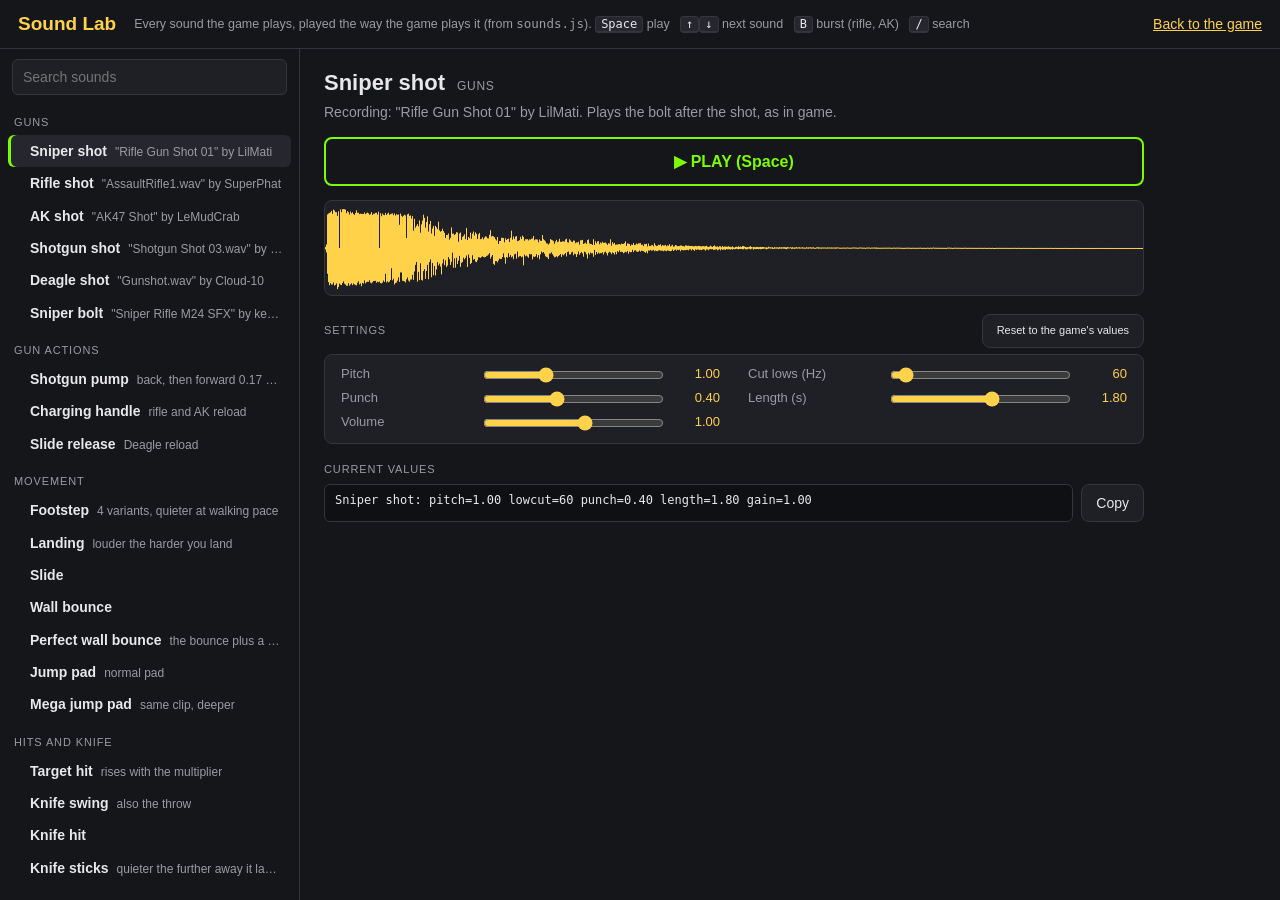
==== commit 89727dd5: "Knife swings score on their tricks alone; add the perfect-bounce ping to the sound lab - A knife swi" ====
--- a/tools/sound-lab.html
+++ b/tools/sound-lab.html
@@ -132,6 +132,7 @@
     ["Movement", "land", "Landing", 0.25, 1, 0.08, "louder the harder you land"],
     ["Movement", "slide", "Slide", 0.35, 1, 0.1, ""],
     ["Movement", "wallBounce", "Wall bounce", 0.6, 1, 0.1, ""],
+    ["Movement", "wallBounce", "Perfect wall bounce", 0.6, 1, 0.1, "the bounce plus a generated ping", "perfect"],
     ["Movement", "jumpPad", "Jump pad", 0.7, 1.05, 0.25, "normal pad"],
     ["Movement", "jumpPad", "Mega jump pad", 0.7, 0.8, 0.25, "same clip, deeper"],
     ["Hits and knife", "targetDing", "Target hit", 0.55, 0.92, 0.2, "rises with the multiplier"],
@@ -169,7 +170,7 @@
   const ITEMS = [];   // everything selectable, in list order
   for (const g of GUNS) ITEMS.push(Object.assign({ key: "gun:" + g.id, kind: "gun", group: "Guns" }, g));
   ACTIONS.forEach(([name, note, rate, ...steps], i) => ITEMS.push({ key: "act:" + i, kind: "action", group: "Gun actions", name, note, rate, steps }));
-  CLIPS.forEach(([group, clip, name, vol, rate, wet, note], i) => ITEMS.push({ key: "clip:" + i, kind: "clip", group, clip, name, vol, rate, wet, note }));
+  CLIPS.forEach(([group, clip, name, vol, rate, wet, note, extra], i) => ITEMS.push({ key: "clip:" + i, kind: "clip", group, clip, name, vol, rate, wet, note, extra }));
   for (const s of SYNTH) ITEMS.push(Object.assign({ key: "synth:" + s.id, kind: "synth", group: "Old synth tries" }, s));
   let current = ITEMS[0];
   const tweak = {};   // per item: knob values
@@ -449,7 +450,31 @@
     }
     return end;
   }
+  // the perfect-wall-bounce ping, generated like tone() and noiseHit() in game.js
+  let noiseBuf = null;
+  function routeOut(node, wet) {
+    node.connect(master);
+    if (wet > 0) { const sg = ctx.createGain(); sg.gain.value = wet; node.connect(sg).connect(convolver); }
+  }
+  function playPerfectCue(now, level) {
+    if (!noiseBuf) {   // slightly correlated noise, as the game makes it
+      const n = Math.floor(ctx.sampleRate), d = (noiseBuf = ctx.createBuffer(1, n, ctx.sampleRate)).getChannelData(0);
+      let last = 0;
+      for (let i = 0; i < n; i++) { const w = Math.random() * 2 - 1; last = 0.82 * last + 0.18 * w; d[i] = w * 0.75 + last * 0.6; }
+    }
+    const j = rnd(0.97, 1.03), o = ctx.createOscillator(), g = ctx.createGain();
+    o.type = "triangle";
+    o.frequency.setValueAtTime(500 * j, now); o.frequency.exponentialRampToValueAtTime(1150 * j, now + 0.16);
+    g.gain.setValueAtTime(0.0001, now); g.gain.linearRampToValueAtTime(0.18 * level, now + 0.003); g.gain.exponentialRampToValueAtTime(0.001, now + 0.16);
+    o.connect(g); routeOut(g, 0.4); o.start(now); o.stop(now + 0.18);
+    const src = ctx.createBufferSource(); src.buffer = noiseBuf; src.loop = true; src.playbackRate.value = rnd(0.85, 1.18);
+    const f = ctx.createBiquadFilter(); f.type = "bandpass"; f.frequency.value = 1300 * rnd(0.94, 1.06); f.Q.value = 1.5;
+    const g2 = ctx.createGain();
+    g2.gain.setValueAtTime(0.0001, now); g2.gain.linearRampToValueAtTime(0.16 * level, now + 0.002); g2.gain.exponentialRampToValueAtTime(0.001, now + 0.11);
+    src.connect(f).connect(g2); routeOut(g2, 0.4); src.start(now); src.stop(now + 0.13);
+  }
   function playClip(it, v, now) {
+    if (it.extra === "perfect") playPerfectCue(now, v.vol / 0.6);
     const name = it.clip === "step" ? "step" + (1 + Math.floor(Math.random() * 4)) : it.clip;
     const buf = clipBufs[name];
     if (!buf) return;
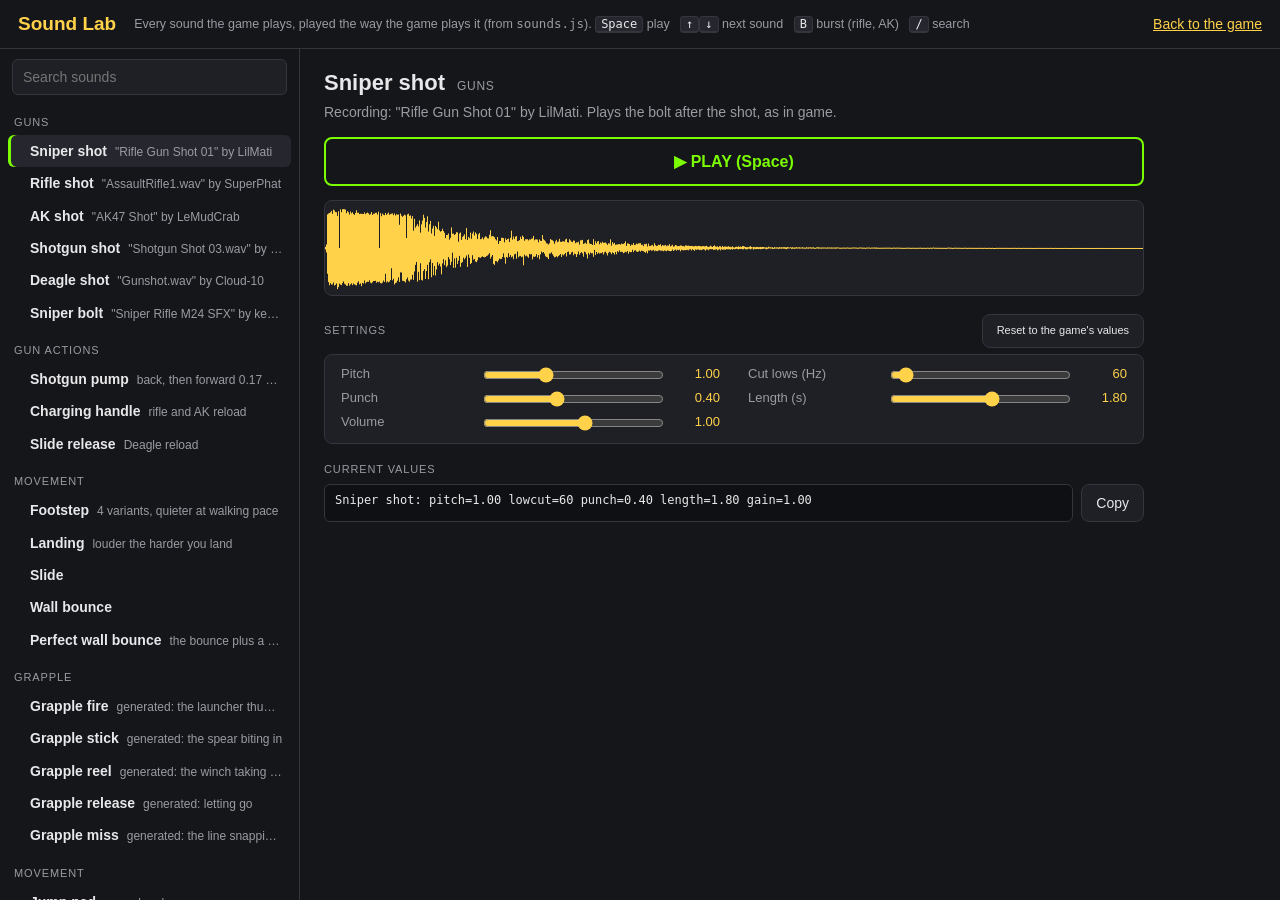
==== commit d91d3142: "Bots grapple, hop and use jump pads; generated grapple sounds (also in the sound lab); a weapon verb" ====
--- a/tools/sound-lab.html
+++ b/tools/sound-lab.html
@@ -133,6 +133,11 @@
     ["Movement", "slide", "Slide", 0.35, 1, 0.1, ""],
     ["Movement", "wallBounce", "Wall bounce", 0.6, 1, 0.1, ""],
     ["Movement", "wallBounce", "Perfect wall bounce", 0.6, 1, 0.1, "the bounce plus a generated ping", "perfect"],
+    ["Grapple", "grappleCue", "Grapple fire", 1, 1, 0, "generated: the launcher thump and the line racing out", "grapple-fire"],
+    ["Grapple", "grappleCue", "Grapple stick", 1, 1, 0, "generated: the spear biting in", "grapple-stick"],
+    ["Grapple", "grappleCue", "Grapple reel", 1, 1, 0, "generated: the winch taking up the line", "grapple-reel"],
+    ["Grapple", "grappleCue", "Grapple release", 1, 1, 0, "generated: letting go", "grapple-release"],
+    ["Grapple", "grappleCue", "Grapple miss", 1, 1, 0, "generated: the line snapping back", "grapple-miss"],
     ["Movement", "jumpPad", "Jump pad", 0.7, 1.05, 0.25, "normal pad"],
     ["Movement", "jumpPad", "Mega jump pad", 0.7, 0.8, 0.25, "same clip, deeper"],
     ["Hits and knife", "targetDing", "Target hit", 0.55, 0.92, 0.2, "rises with the multiplier"],
@@ -473,8 +478,41 @@
     g2.gain.setValueAtTime(0.0001, now); g2.gain.linearRampToValueAtTime(0.16 * level, now + 0.002); g2.gain.exponentialRampToValueAtTime(0.001, now + 0.11);
     src.connect(f).connect(g2); routeOut(g2, 0.4); src.start(now); src.stop(now + 0.13);
   }
+  // the grapple cues, generated like tone() and noiseHit() in game.js (same numbers)
+  function labTone(type, f0, f1, gain, dur, delay, wet) {
+    const t = now0() + (delay || 0), j = rnd(0.97, 1.03), o = ctx.createOscillator(), g = ctx.createGain();
+    o.type = type; o.frequency.setValueAtTime(f0 * j, t); o.frequency.exponentialRampToValueAtTime(Math.max(f1 * j, 1), t + dur);
+    g.gain.setValueAtTime(0.0001, t); g.gain.linearRampToValueAtTime(gain, t + 0.003); g.gain.exponentialRampToValueAtTime(0.001, t + dur);
+    o.connect(g); routeOut(g, wet); o.start(t); o.stop(t + dur + 0.02);
+  }
+  function labNoise(freq, q, gain, dur, type, delay, wet) {
+    ensureNoise();
+    const t = now0() + (delay || 0), src = ctx.createBufferSource();
+    src.buffer = noiseBuf; src.loop = true; src.playbackRate.value = rnd(0.85, 1.18);
+    const f = ctx.createBiquadFilter(); f.type = type; f.frequency.value = freq * rnd(0.94, 1.06); f.Q.value = q;
+    const g = ctx.createGain();
+    g.gain.setValueAtTime(0.0001, t); g.gain.linearRampToValueAtTime(gain, t + 0.002); g.gain.exponentialRampToValueAtTime(0.001, t + dur);
+    src.connect(f).connect(g); routeOut(g, wet); src.start(t); src.stop(t + dur + 0.02);
+  }
+  let labNow = 0;
+  const now0 = () => labNow;
+  function ensureNoise() {
+    if (noiseBuf) return;
+    const n = Math.floor(ctx.sampleRate), d = (noiseBuf = ctx.createBuffer(1, n, ctx.sampleRate)).getChannelData(0);
+    let last = 0;
+    for (let i = 0; i < n; i++) { const w = Math.random() * 2 - 1; last = 0.82 * last + 0.18 * w; d[i] = w * 0.75 + last * 0.6; }
+  }
+  function playGrappleCue(kind, now) {
+    labNow = now;
+    if (kind === "grapple-fire") { labNoise(900, 1.2, 0.2, 0.12, "bandpass", 0, 0.3); labTone("square", 190, 70, 0.16, 0.1, 0, 0.2); labTone("sawtooth", 420, 1700, 0.05, 0.22, 0.02, 0.2); }
+    else if (kind === "grapple-stick") { labTone("triangle", 270, 90, 0.26, 0.14, 0, 0.2); labNoise(2600, 2, 0.18, 0.07, "highpass", 0, 0.25); labTone("sine", 1500, 950, 0.07, 0.2, 0.015, 0.35); }
+    else if (kind === "grapple-reel") { labTone("sawtooth", 150, 560, 0.06, 0.45, 0.04, 0.15); labNoise(1800, 1.5, 0.05, 0.4, "bandpass", 0.04, 0.2); }
+    else if (kind === "grapple-release") { labNoise(1500, 3, 0.14, 0.06, "bandpass", 0, 0.2); labTone("triangle", 620, 300, 0.09, 0.08, 0, 0.2); }
+    else if (kind === "grapple-miss") { labTone("sine", 1000, 320, 0.07, 0.3, 0, 0.25); labNoise(2200, 1, 0.06, 0.25, "bandpass", 0, 0.2); }
+  }
   function playClip(it, v, now) {
     if (it.extra === "perfect") playPerfectCue(now, v.vol / 0.6);
+    if (it.extra && it.extra.startsWith("grapple-")) { playGrappleCue(it.extra, now); return; }
     const name = it.clip === "step" ? "step" + (1 + Math.floor(Math.random() * 4)) : it.clip;
     const buf = clipBufs[name];
     if (!buf) return;
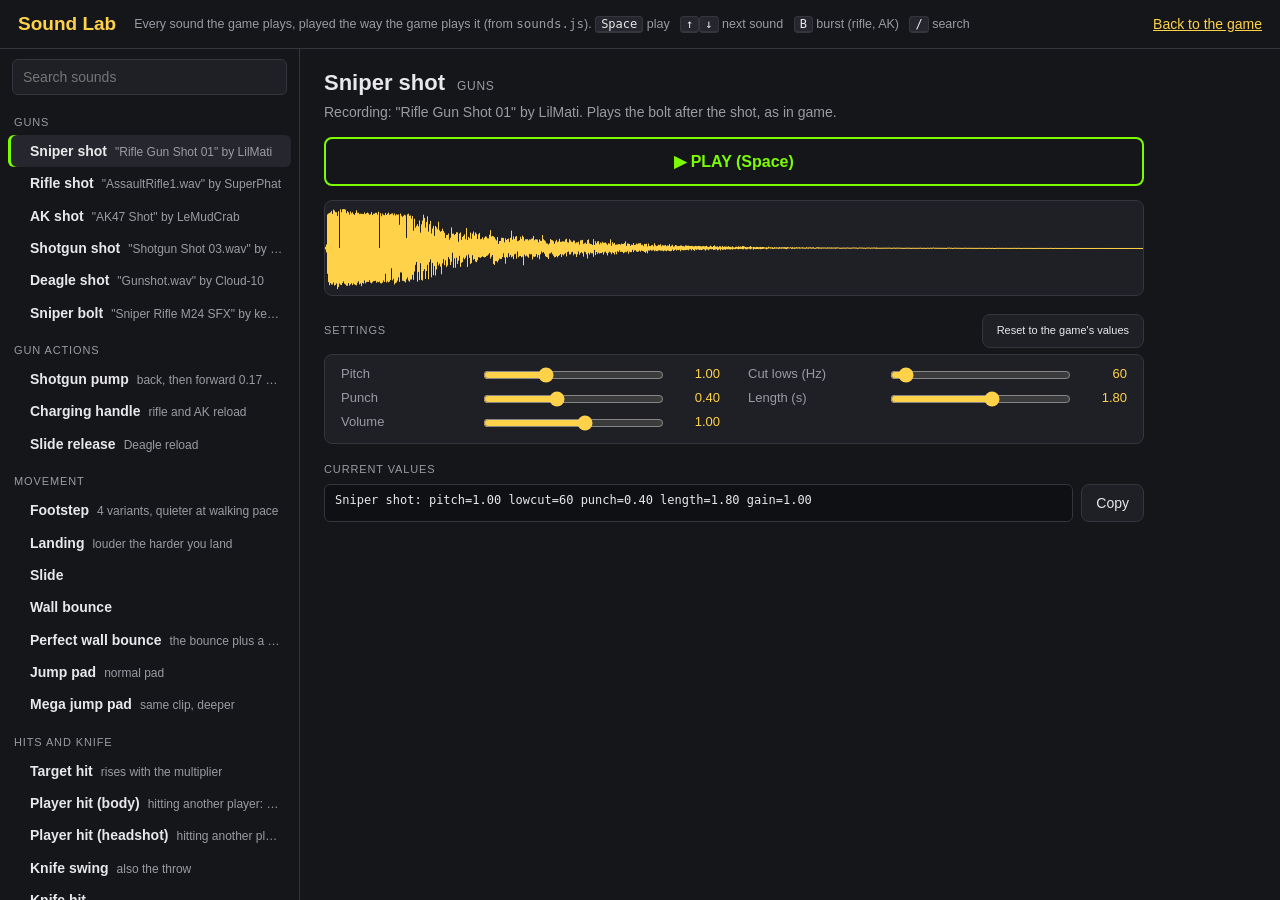
==== commit 3f55bdb5: "Sounds: the grapple goes back to its recorded sounds, other players' guns use the real recordings (q" ====
--- a/tools/sound-lab.html
+++ b/tools/sound-lab.html
@@ -133,14 +133,11 @@
     ["Movement", "slide", "Slide", 0.35, 1, 0.1, ""],
     ["Movement", "wallBounce", "Wall bounce", 0.6, 1, 0.1, ""],
     ["Movement", "wallBounce", "Perfect wall bounce", 0.6, 1, 0.1, "the bounce plus a generated ping", "perfect"],
-    ["Grapple", "grappleCue", "Grapple fire", 1, 1, 0, "generated: the launcher thump and the line racing out", "grapple-fire"],
-    ["Grapple", "grappleCue", "Grapple stick", 1, 1, 0, "generated: the spear biting in", "grapple-stick"],
-    ["Grapple", "grappleCue", "Grapple reel", 1, 1, 0, "generated: the winch taking up the line", "grapple-reel"],
-    ["Grapple", "grappleCue", "Grapple release", 1, 1, 0, "generated: letting go", "grapple-release"],
-    ["Grapple", "grappleCue", "Grapple miss", 1, 1, 0, "generated: the line snapping back", "grapple-miss"],
     ["Movement", "jumpPad", "Jump pad", 0.7, 1.05, 0.25, "normal pad"],
     ["Movement", "jumpPad", "Mega jump pad", 0.7, 0.8, 0.25, "same clip, deeper"],
     ["Hits and knife", "targetDing", "Target hit", 0.55, 0.92, 0.2, "rises with the multiplier"],
+    ["Hits and knife", "land", "Player hit (body)", 0.65, 1.25, 0.08, "hitting another player: a dull thump"],
+    ["Hits and knife", "knifeStick", "Player hit (headshot)", 0.85, 0.85, 0.12, "hitting another player in the head: sharper"],
     ["Hits and knife", "knifeSwing", "Knife swing", 0.6, 1.15, 0.1, "also the throw"],
     ["Hits and knife", "knifeHit", "Knife hit", 0.6, 1, 0.2, ""],
     ["Hits and knife", "knifeStick", "Knife sticks", 0.6, 1, 0.15, "quieter the further away it lands"],
@@ -478,41 +475,8 @@
     g2.gain.setValueAtTime(0.0001, now); g2.gain.linearRampToValueAtTime(0.16 * level, now + 0.002); g2.gain.exponentialRampToValueAtTime(0.001, now + 0.11);
     src.connect(f).connect(g2); routeOut(g2, 0.4); src.start(now); src.stop(now + 0.13);
   }
-  // the grapple cues, generated like tone() and noiseHit() in game.js (same numbers)
-  function labTone(type, f0, f1, gain, dur, delay, wet) {
-    const t = now0() + (delay || 0), j = rnd(0.97, 1.03), o = ctx.createOscillator(), g = ctx.createGain();
-    o.type = type; o.frequency.setValueAtTime(f0 * j, t); o.frequency.exponentialRampToValueAtTime(Math.max(f1 * j, 1), t + dur);
-    g.gain.setValueAtTime(0.0001, t); g.gain.linearRampToValueAtTime(gain, t + 0.003); g.gain.exponentialRampToValueAtTime(0.001, t + dur);
-    o.connect(g); routeOut(g, wet); o.start(t); o.stop(t + dur + 0.02);
-  }
-  function labNoise(freq, q, gain, dur, type, delay, wet) {
-    ensureNoise();
-    const t = now0() + (delay || 0), src = ctx.createBufferSource();
-    src.buffer = noiseBuf; src.loop = true; src.playbackRate.value = rnd(0.85, 1.18);
-    const f = ctx.createBiquadFilter(); f.type = type; f.frequency.value = freq * rnd(0.94, 1.06); f.Q.value = q;
-    const g = ctx.createGain();
-    g.gain.setValueAtTime(0.0001, t); g.gain.linearRampToValueAtTime(gain, t + 0.002); g.gain.exponentialRampToValueAtTime(0.001, t + dur);
-    src.connect(f).connect(g); routeOut(g, wet); src.start(t); src.stop(t + dur + 0.02);
-  }
-  let labNow = 0;
-  const now0 = () => labNow;
-  function ensureNoise() {
-    if (noiseBuf) return;
-    const n = Math.floor(ctx.sampleRate), d = (noiseBuf = ctx.createBuffer(1, n, ctx.sampleRate)).getChannelData(0);
-    let last = 0;
-    for (let i = 0; i < n; i++) { const w = Math.random() * 2 - 1; last = 0.82 * last + 0.18 * w; d[i] = w * 0.75 + last * 0.6; }
-  }
-  function playGrappleCue(kind, now) {
-    labNow = now;
-    if (kind === "grapple-fire") { labNoise(900, 1.2, 0.2, 0.12, "bandpass", 0, 0.3); labTone("square", 190, 70, 0.16, 0.1, 0, 0.2); labTone("sawtooth", 420, 1700, 0.05, 0.22, 0.02, 0.2); }
-    else if (kind === "grapple-stick") { labTone("triangle", 270, 90, 0.26, 0.14, 0, 0.2); labNoise(2600, 2, 0.18, 0.07, "highpass", 0, 0.25); labTone("sine", 1500, 950, 0.07, 0.2, 0.015, 0.35); }
-    else if (kind === "grapple-reel") { labTone("sawtooth", 150, 560, 0.06, 0.45, 0.04, 0.15); labNoise(1800, 1.5, 0.05, 0.4, "bandpass", 0.04, 0.2); }
-    else if (kind === "grapple-release") { labNoise(1500, 3, 0.14, 0.06, "bandpass", 0, 0.2); labTone("triangle", 620, 300, 0.09, 0.08, 0, 0.2); }
-    else if (kind === "grapple-miss") { labTone("sine", 1000, 320, 0.07, 0.3, 0, 0.25); labNoise(2200, 1, 0.06, 0.25, "bandpass", 0, 0.2); }
-  }
   function playClip(it, v, now) {
     if (it.extra === "perfect") playPerfectCue(now, v.vol / 0.6);
-    if (it.extra && it.extra.startsWith("grapple-")) { playGrappleCue(it.extra, now); return; }
     const name = it.clip === "step" ? "step" + (1 + Math.floor(Math.random() * 4)) : it.clip;
     const buf = clipBufs[name];
     if (!buf) return;
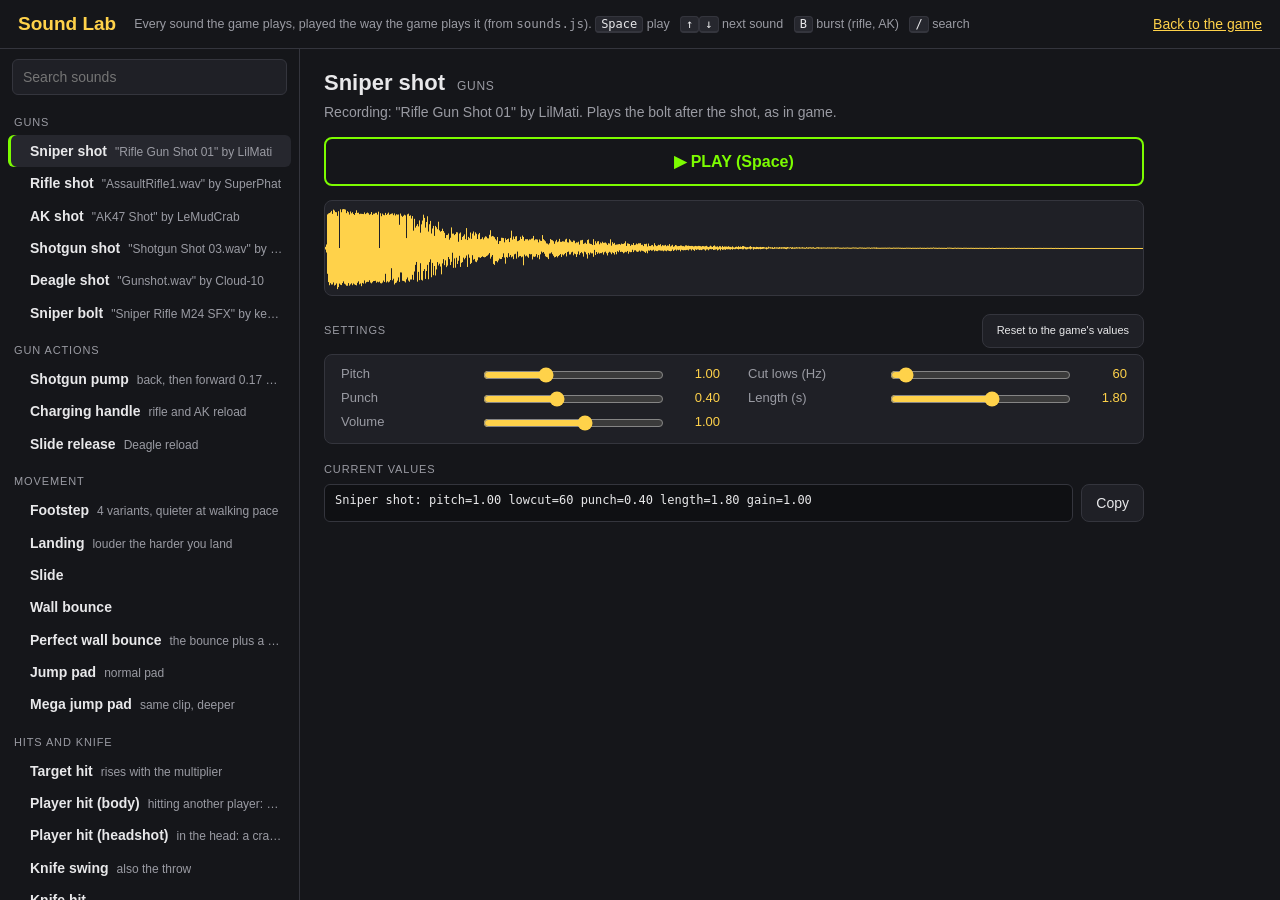
==== commit 90eab66b: "Damage numbers float up from a player you hit (gold for the head, red for the kill); a headshot soun" ====
--- a/tools/sound-lab.html
+++ b/tools/sound-lab.html
@@ -136,8 +136,8 @@
     ["Movement", "jumpPad", "Jump pad", 0.7, 1.05, 0.25, "normal pad"],
     ["Movement", "jumpPad", "Mega jump pad", 0.7, 0.8, 0.25, "same clip, deeper"],
     ["Hits and knife", "targetDing", "Target hit", 0.55, 0.92, 0.2, "rises with the multiplier"],
-    ["Hits and knife", "land", "Player hit (body)", 0.65, 1.25, 0.08, "hitting another player: a dull thump"],
-    ["Hits and knife", "knifeStick", "Player hit (headshot)", 0.85, 0.85, 0.12, "hitting another player in the head: sharper"],
+    ["Hits and knife", "land", "Player hit (body)", 0.6, 1.3, 0.06, "hitting another player: one soft thump"],
+    ["Hits and knife", "knifeStick", "Player hit (headshot)", 1, 1.15, 0.12, "in the head: a crack, then a heavy thud 55 ms behind it", "player-head"],
     ["Hits and knife", "knifeSwing", "Knife swing", 0.6, 1.15, 0.1, "also the throw"],
     ["Hits and knife", "knifeHit", "Knife hit", 0.6, 1, 0.2, ""],
     ["Hits and knife", "knifeStick", "Knife sticks", 0.6, 1, 0.15, "quieter the further away it lands"],
@@ -477,6 +477,10 @@
   }
   function playClip(it, v, now) {
     if (it.extra === "perfect") playPerfectCue(now, v.vol / 0.6);
+    if (it.extra === "player-head" && clipBufs.land) {   // the thud behind the crack
+      const s2 = ctx.createBufferSource(); s2.buffer = clipBufs.land; s2.playbackRate.value = 0.8 * rnd(0.97, 1.03);
+      const g2 = ctx.createGain(); g2.gain.value = 0.85 * v.vol; s2.connect(g2).connect(master); s2.start(now + 0.055);
+    }
     const name = it.clip === "step" ? "step" + (1 + Math.floor(Math.random() * 4)) : it.clip;
     const buf = clipBufs[name];
     if (!buf) return;
